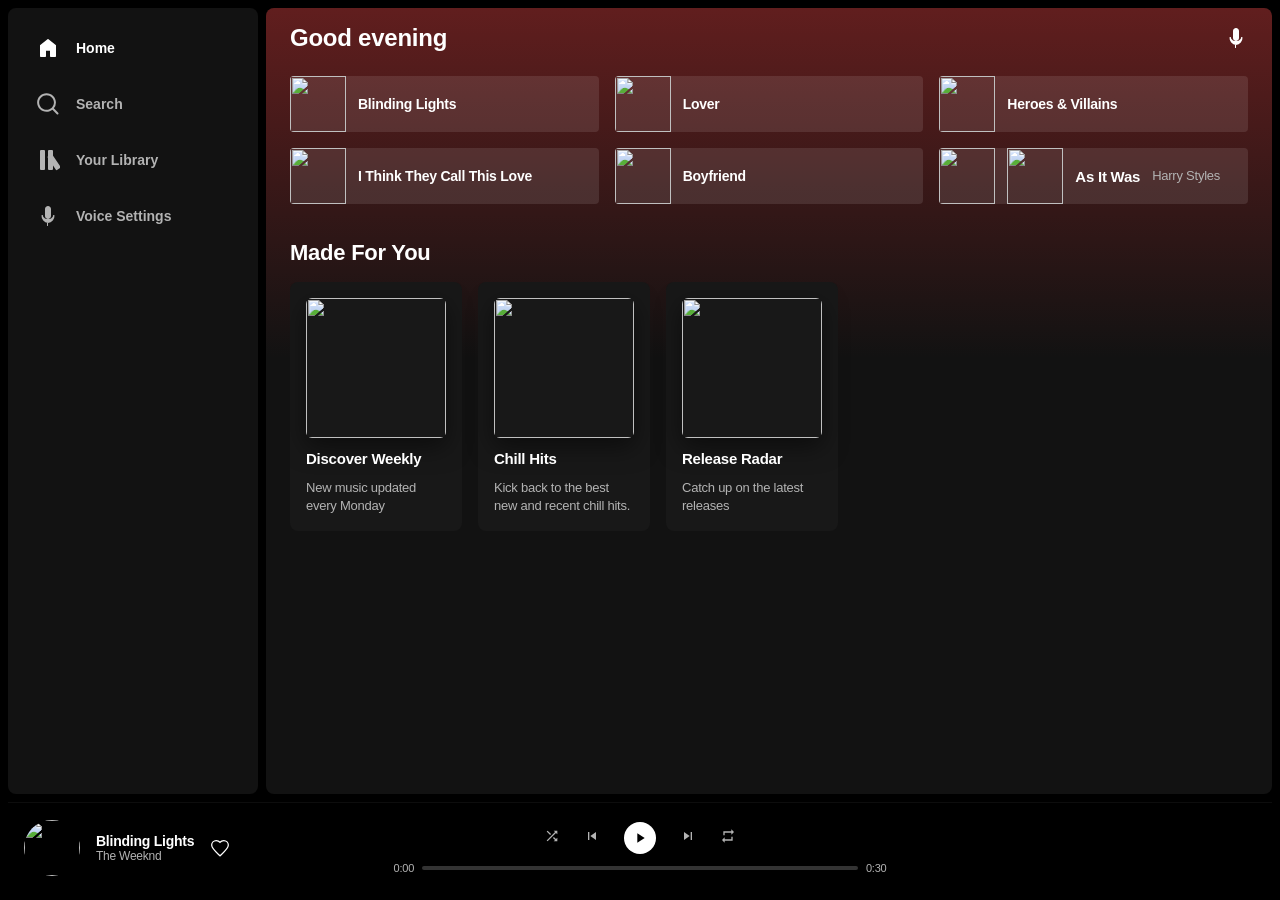
==== index.html @ 814649e6 "Add Voice tab to desktop sidebar so desktop users can start mic" ====
<!DOCTYPE html>
<html lang="en">
<head>
<meta charset="UTF-8">
<meta name="viewport" content="width=device-width, initial-scale=1.0, maximum-scale=1.0, user-scalable=no">
<meta name="referrer" content="no-referrer">
<title>Spotify Voice Save prototype - Phase 4</title>
<style>
  :root {
    --bg-master: #000000;
    --bg-panel: #121212;
    --bg-card: #181818;
    --bg-card-hover: #282828;
    --surface2: #242424;
    --surface3: #2a2a2a;
    --green: #1db954;
    --green-hover: #1ed760;
    --text: #ffffff;
    --text2: #b3b3b3;
    --radius-panel: 8px;
    --radius-card: 8px;
    --nav-height: 64px;
    --playbar-height: 90px;
    --sidebar-width: 250px;
    --dynamic-color: #535353;
  }

  * { box-sizing: border-box; margin: 0; padding: 0; -webkit-tap-highlight-color: transparent; }
  
  body {
    background-color: var(--bg-master);
    font-family: -apple-system, BlinkMacSystemFont, "Segoe UI", Roboto, Helvetica, Arial, sans-serif, "Apple Color Emoji", "Segoe UI Emoji", "Segoe UI Symbol";
    letter-spacing: -0.015em;
    color: var(--text);
    height: 100vh;
    height: 100dvh;
    overflow: hidden;
  }

  #app-container { width: 100%; height: 100%; display: flex; flex-direction: column; }

  /* --- DESKTOP GRID LAYOUT --- */
  @media (min-width: 768px) {
    #app-container {
      display: grid;
      grid-template-areas: "sidebar main" "playbar playbar";
      grid-template-columns: var(--sidebar-width) 1fr;
      grid-template-rows: 1fr var(--playbar-height);
      gap: 8px; padding: 8px; background: var(--bg-master);
    }
    #sidebar { grid-area: sidebar; border-radius: var(--radius-panel); background: var(--bg-panel); }
    #main-area { grid-area: main; border-radius: var(--radius-panel); background: var(--bg-panel); position: relative; }
    #bottom-playbar { grid-area: playbar; display: flex !important; background: var(--bg-master); padding: 0; }
    .mobile-only { display: none !important; }
  }

  /* --- MOBILE FLEX LAYOUT --- */
  @media (max-width: 767px) {
    #app-container { display: flex; flex-direction: column; padding: 0; background: var(--bg-master); }
    #sidebar, #bottom-playbar { display: none !important; }
    #main-area { flex: 1; border-radius: 0; background: var(--bg-panel); position: relative; }
    .desktop-only { display: none !important; }
  }

  /* --- SIDEBAR (DESKTOP) --- */
  #sidebar { display: flex; flex-direction: column; padding: 16px; gap: 16px; }
  .sidebar-nav { display: flex; flex-direction: column; gap: 8px; }
  .sidebar-item {
    background: none; border: none; color: var(--text2);
    display: flex; align-items: center; gap: 16px; padding: 12px;
    cursor: pointer; font-size: 14px; font-weight: 700; border-radius: 4px;
    transition: color 0.2s;
  }
  .sidebar-item:hover { color: var(--text); }
  .sidebar-item.active { color: var(--text); }
  .sidebar-item svg { width: 24px; height: 24px; fill: currentColor; }
  .sidebar-spacer { flex: 1; }

  .desktop-voice-widget {
    background: rgba(29, 185, 84, 0.05); border: 1px solid rgba(29, 185, 84, 0.2);
    border-radius: 12px; padding: 16px; display: flex; flex-direction: column;
    align-items: center; gap: 12px; cursor: pointer; transition: background 0.2s, transform 0.2s;
  }
  .desktop-voice-widget:hover { background: rgba(29, 185, 84, 0.1); }
  .desktop-voice-widget:active { transform: scale(0.98); }
  .voice-ring {
    width: 60px; height: 60px; border-radius: 50%; background: var(--surface2);
    display: flex; justify-content: center; align-items: center; position: relative;
  }
  .voice-ring svg { width: 28px; height: 28px; fill: var(--green); z-index: 2; }
  @media (prefers-reduced-motion: no-preference) {
    .voice-ring::after {
      content: ''; position: absolute; top: 0; left: 0; right: 0; bottom: 0;
      border-radius: 50%; border: 2px solid var(--green);
      animation: ripple 2s infinite cubic-bezier(0.65, 0, 0.34, 1);
    }
  }
  @keyframes ripple { 0% { transform: scale(1); opacity: 1; } 100% { transform: scale(1.5); opacity: 0; } }

  /* --- MAIN AREA --- */
  #main-area { display: flex; flex-direction: column; overflow: hidden; position: relative; }
  main { flex: 1; overflow-y: auto; scrollbar-width: none; }
  main::-webkit-scrollbar { display: none; }
  
  .view-section { display: none; animation: fadeIn 0.15s ease; height: 100%; }
  .view-section.active { display: block; }
  @keyframes fadeIn { from { opacity: 0; transform: translateY(5px); } to { opacity: 1; transform: translateY(0); } }

  /* --- HOME SCREEN --- */
  #view-home { position: relative; }
  .home-gradient {
    position: absolute; top: 0; left: 0; right: 0; height: 350px;
    background: linear-gradient(to bottom, var(--dynamic-color), var(--bg-panel));
    opacity: 0.5; z-index: 1; pointer-events: none; transition: background 1s ease;
  }
  .home-content { position: relative; z-index: 2; padding: 24px; padding-top: 16px; }
  
  .home-header { display: flex; justify-content: space-between; align-items: center; margin-bottom: 24px; }
  .home-greeting { font-size: 24px; font-weight: 700; }
  .home-header-icons { display: flex; gap: 16px; align-items: center; }
  .home-header-icons svg { width: 24px; height: 24px; fill: #fff; cursor: pointer; }

  .home-grid { display: grid; grid-template-columns: 1fr 1fr; gap: 8px; margin-bottom: 36px; }
  @media (min-width: 768px) { .home-grid { grid-template-columns: 1fr 1fr 1fr; gap: 16px; } }
  .home-grid-item {
    background: rgba(255,255,255,0.1); border-radius: 4px; display: flex; align-items: center; gap: 12px;
    overflow: hidden; transition: background 0.3s; cursor: pointer; position: relative;
  }
  .home-grid-item:hover { background: rgba(255,255,255,0.2); }
  .home-grid-item img { width: 56px; height: 56px; object-fit: cover; }
  .home-grid-item span { font-size: 14px; font-weight: 700; flex: 1; text-overflow: ellipsis; overflow: hidden; white-space: nowrap; padding-right: 8px; }
  
  .grid-play-btn {
    position: absolute; right: 8px; width: 40px; height: 40px; border-radius: 50%; background: var(--green);
    display: flex; justify-content: center; align-items: center; box-shadow: 0 8px 8px rgba(0,0,0,0.3);
    opacity: 0; transform: translateY(8px); transition: all 0.3s ease; border: none;
  }
  .grid-play-btn svg { width: 20px; height: 20px; fill: #000; }
  .home-grid-item:hover .grid-play-btn { opacity: 1; transform: translateY(0); }
  .grid-play-btn:hover { background: var(--green-hover); transform: translateY(0) scale(1.04); }

  .home-shelf-title { font-size: 22px; font-weight: 700; margin-bottom: 16px; }
  .home-shelf { display: flex; gap: 16px; overflow-x: auto; padding-bottom: 24px; scrollbar-width: none; }
  .home-shelf::-webkit-scrollbar { display: none; }
  
  .shelf-item { 
    width: 172px; display: flex; flex-direction: column; gap: 12px; cursor: pointer; flex-shrink: 0; 
    background: var(--bg-card); padding: 16px; border-radius: var(--radius-card); transition: background 0.3s ease;
    position: relative;
  }
  .shelf-item:hover { background: var(--bg-card-hover); }
  .shelf-item img { width: 140px; height: 140px; border-radius: 6px; object-fit: cover; box-shadow: 0 8px 24px rgba(0,0,0,0.5); }
  .shelf-item-title { font-size: 15px; font-weight: 600; white-space: nowrap; text-overflow: ellipsis; overflow: hidden; }
  .shelf-item-desc { font-size: 13px; color: var(--text2); display: -webkit-box; -webkit-line-clamp: 2; -webkit-box-orient: vertical; overflow: hidden; line-height: 1.4; }
    
  .taste-profile-card { background: var(--surface); margin: 0 16px 24px; padding: 16px; border-radius: var(--radius-card); }
  .tp-meter-wrap { margin-bottom: 12px; }
  .tp-meter-bg { background: var(--surface2); height: 8px; border-radius: 4px; overflow: hidden; margin-bottom: 8px; }
  .tp-meter-fill { background: var(--green); height: 100%; transition: width 0.5s ease; }
  .tp-meter-labels { display: flex; justify-content: space-between; font-size: 13px; }
  .tp-tags { display: flex; gap: 8px; font-size: 13px; align-items: center; color: var(--text2); margin-top: 12px; }
  .tp-tag { background: var(--surface2); color: var(--text); padding: 4px 10px; border-radius: var(--radius-pill); font-size: 12px; }
  .reasoning-tag { font-size: 11px; color: var(--green); margin-top: 6px; overflow: hidden; text-overflow: ellipsis; white-space: nowrap; width: 100%; }

  .card-play-btn {
    position: absolute; bottom: 84px; right: 24px;
    width: 48px; height: 48px; border-radius: 50%; background: var(--green);
    display: flex; justify-content: center; align-items: center;
    box-shadow: 0 8px 8px rgba(0,0,0,0.3);
    opacity: 0; transform: translateY(8px); transition: all 0.3s ease; z-index: 10; border: none;
  }
  .card-play-btn svg { width: 24px; height: 24px; fill: #000; }
  .shelf-item:hover .card-play-btn { opacity: 1; transform: translateY(0); }
  .card-play-btn:hover { background: var(--green-hover); transform: translateY(0) scale(1.04); }

  /* --- LIBRARY SCREEN (PHASE 3) --- */
  .lib-content { padding: 24px; padding-bottom: 100px; }
  .lib-header { display: flex; justify-content: space-between; align-items: center; margin-bottom: 24px; }
  .lib-title-row { display: flex; align-items: center; gap: 16px; }
  .lib-profile { width: 32px; height: 32px; border-radius: 50%; background: #ff5e3a; display: flex; justify-content: center; align-items: center; font-weight: 700; font-size: 14px; }
  .lib-title { font-size: 24px; font-weight: 700; }
  .lib-pills { display: flex; gap: 12px; margin-bottom: 24px; overflow-x: auto; scrollbar-width: none; }
  .lib-pills::-webkit-scrollbar { display: none; }
  .lib-pill { background: rgba(255,255,255,0.1); border: 1px solid rgba(255,255,255,0.05); border-radius: 30px; padding: 8px 16px; font-size: 13px; font-weight: 400; cursor: pointer; transition: background 0.2s; white-space: nowrap; }
  .lib-pill:hover { background: rgba(255,255,255,0.2); }
  
  .lib-accordion { display: flex; flex-direction: column; border-bottom: 1px solid rgba(255,255,255,0.05); }
  .lib-accordion-header { display: flex; align-items: center; gap: 12px; cursor: pointer; padding: 12px; border-radius: 4px; transition: background 0.2s; }
  .lib-accordion-header:hover { background: rgba(255,255,255,0.05); }
  .lib-accordion-header img { width: 64px; height: 64px; border-radius: 4px; object-fit: cover; box-shadow: 0 4px 12px rgba(0,0,0,0.2); }
  .lib-item-info { flex: 1; display: flex; flex-direction: column; gap: 4px; }
  .lib-item-title { font-size: 16px; font-weight: 400; color: #fff; }
  .lib-item-desc { font-size: 13px; color: var(--text2); display: flex; align-items: center; gap: 6px; }
  .pin-icon { color: var(--green); font-size: 12px; }
  .chevron { width: 24px; height: 24px; fill: var(--text2); transition: transform 0.3s cubic-bezier(0.4, 0, 0.2, 1); margin-right: 8px; }
  .chevron.collapsed { transform: rotate(-90deg); }
  
  .lib-accordion-content { overflow: hidden; max-height: 0; opacity: 0; transition: max-height 0.4s ease, opacity 0.3s ease; }
  .lib-accordion-content.open { max-height: 2000px; opacity: 1; padding: 8px 0 16px 16px; border-left: 1px solid rgba(255,255,255,0.1); margin-left: 44px; margin-top: 8px; }
  
  .empty-state { color: var(--text2); font-size: 14px; font-weight: 500; padding: 24px 0; text-align: center; background: rgba(255,255,255,0.02); border-radius: 8px; margin-right: 16px;}
  
  .lib-track { display: flex; align-items: center; gap: 12px; padding: 8px; border-radius: 4px; cursor: pointer; transition: background 0.2s; position: relative; margin-right: 16px; }
  .lib-track:hover { background: rgba(255,255,255,0.1); }
  .lib-track img { width: 48px; height: 48px; border-radius: 4px; object-fit: cover; }
  .lib-track-info { flex: 1; display: flex; flex-direction: column; overflow: hidden; }
  .lib-track-title { font-size: 15px; font-weight: 400; color: #fff; white-space: nowrap; text-overflow: ellipsis; overflow: hidden; }
  .lib-track-artist { font-size: 13px; color: var(--text2); white-space: nowrap; text-overflow: ellipsis; overflow: hidden; }
  .lib-track-time { font-size: 12px; color: var(--text2); font-variant-numeric: tabular-nums; white-space: nowrap; }
  
  .remove-btn { 
    background: none; border: none; color: var(--text2); cursor: pointer; padding: 8px; 
    opacity: 0; transition: opacity 0.2s, color 0.2s; 
  }
  @media (hover: hover) { .lib-track:hover .remove-btn { opacity: 1; } }
  @media (hover: none) { .remove-btn { opacity: 1; } }
  .remove-btn:hover { color: #ff4d4d; }
  .remove-btn svg { width: 20px; height: 20px; fill: currentColor; }

  /* --- MOBILE MINI PLAYER --- */
  #mini-player {
    display: flex; align-items: center; justify-content: space-between;
    margin: 0 8px 8px 8px; padding: 8px; border-radius: 6px;
    background: var(--dynamic-color);
    box-shadow: 0 4px 12px rgba(0,0,0,0.5); cursor: pointer; flex-shrink: 0; z-index: 20;
    position: relative; overflow: hidden; transition: background 1s ease;
  }
  #mini-player::before {
    content: ''; position: absolute; top: 0; left: 0; right: 0; bottom: 0;
    background: linear-gradient(90deg, rgba(0,0,0,0.2) 0%, rgba(0,0,0,0.5) 100%); z-index: 1; pointer-events: none;
  }
  .mini-player-left { display: flex; align-items: center; gap: 12px; flex: 1; overflow: hidden; z-index: 2; }
  .mini-album-art { width: 40px; height: 40px; border-radius: 4px; box-shadow: 0 2px 8px rgba(0,0,0,0.3); }
  .mini-info { display: flex; flex-direction: column; overflow: hidden; white-space: nowrap; }
  .mini-title { font-size: 13px; font-weight: 600; text-overflow: ellipsis; overflow: hidden; }
  .mini-artist { font-size: 12px; color: rgba(255,255,255,0.7); text-overflow: ellipsis; overflow: hidden; }
  .mini-player-right { display: flex; align-items: center; gap: 12px; z-index: 2; }
  .mini-btn { background: none; border: none; color: #fff; cursor: pointer; display: flex; justify-content: center; align-items: center; }
  .mini-btn svg { width: 24px; height: 24px; fill: currentColor; }
  
  .mini-progress-container { position: absolute; bottom: 0; left: 8px; right: 8px; height: 2px; background: rgba(255,255,255,0.3); border-radius: 0 0 6px 6px; overflow: hidden; z-index: 2; }
  .mini-progress-fill { height: 100%; background: #fff; width: 0%; transition: width 1s linear; }

  /* --- FULL NOW PLAYING OVERLAY (MOBILE) --- */
  #mobile-now-playing {
    position: absolute; top: 0; left: 0; right: 0; bottom: 0; z-index: 1000;
    background: linear-gradient(to bottom, var(--dynamic-color) 0%, var(--bg-master) 100%);
    display: flex; flex-direction: column; padding: 24px;
    transform: translateY(100%); transition: transform 0.3s cubic-bezier(0.19, 1, 0.22, 1), background 1s ease;
  }
  #mobile-now-playing.expanded { transform: translateY(0); }
  .np-header { display: flex; justify-content: space-between; align-items: center; margin-bottom: 32px; margin-top: 16px; }
  .np-header button { background: none; border: none; color: #fff; cursor: pointer; padding: 8px; margin: -8px; }
  .np-header svg { width: 24px; height: 24px; fill: currentColor; }
  
  .np-art-container { flex: 1; display: flex; align-items: center; justify-content: center; margin-bottom: 32px; }
  .np-art { 
    width: 100%; max-width: 340px; aspect-ratio: 1/1; object-fit: cover;
    box-shadow: 0 16px 48px rgba(0,0,0,0.5); border-radius: 8px; transition: border-radius 0.3s;
  }
  .np-art.vinyl { border-radius: 50%; animation: spin 8s linear infinite; animation-play-state: paused; }
  .np-art.vinyl.playing { animation-play-state: running; }
  @keyframes spin { 100% { transform: rotate(360deg); } }

  .np-info-row { display: flex; justify-content: space-between; align-items: center; margin-bottom: 24px; }
  .np-titles { display: flex; flex-direction: column; flex: 1; overflow: hidden; }
  .np-title { font-size: 24px; font-weight: 700; white-space: nowrap; text-overflow: ellipsis; overflow: hidden; }
  .np-artist { font-size: 16px; color: var(--text2); margin-top: 4px; }
  
  .pill-container { height: 20px; margin-bottom: 12px; }
  .playlist-pill {
    display: inline-flex; align-items: center; background: rgba(255,255,255,0.2);
    padding: 4px 10px; border-radius: 12px; font-size: 11px; font-weight: 600; color: #fff; opacity: 0; transition: opacity 0.2s;
  }
  .playlist-pill.visible { opacity: 1; }

  .progress-container { margin-bottom: 24px; }
  .progress-bar-bg { width: 100%; height: 4px; background: rgba(255,255,255,0.3); border-radius: 2px; overflow: hidden; cursor: pointer; }
  .progress-bar-fill { height: 100%; background: #fff; width: 0%; transition: width 1s linear; }
  .progress-times { display: flex; justify-content: space-between; font-size: 11px; color: var(--text2); margin-top: 8px; font-variant-numeric: tabular-nums; }

  .controls-row { display: flex; justify-content: space-between; align-items: center; margin-bottom: 32px; }
  .btn-icon { background: none; border: none; color: #fff; cursor: pointer; display: flex; align-items: center; justify-content: center; }
  .btn-icon:active { transform: scale(0.9); }
  .btn-icon svg { width: 24px; height: 24px; fill: currentColor; }
  .btn-play { width: 64px; height: 64px; background: #fff; color: #000; border-radius: 50%; }
  .btn-play:hover { color: #000; }
  .btn-play svg { width: 28px; height: 28px; }

  .heart-btn { width: 32px; height: 32px; }
  .heart-btn svg { width: 24px; height: 24px; transition: transform 0.2s cubic-bezier(0.175, 0.885, 0.32, 1.275); fill: transparent; stroke: #fff; stroke-width: 1.5; }
  .heart-btn.active svg { fill: var(--green); stroke: var(--green); transform: scale(1.2); }

  /* --- DESKTOP PLAYBAR --- */
  #bottom-playbar {
    display: none; justify-content: space-between; align-items: center; padding: 0 16px;
    background: var(--bg-master); border-top: 1px solid rgba(255,255,255,0.05); 
  }
  .dt-left { display: flex; align-items: center; gap: 16px; width: 30%; }
  .dt-art { width: 56px; height: 56px; border-radius: 4px; box-shadow: 0 4px 12px rgba(0,0,0,0.3); }
  .dt-art.vinyl { border-radius: 50%; animation: spin 8s linear infinite; animation-play-state: paused; }
  .dt-art.vinyl.playing { animation-play-state: running; }
  .dt-center { display: flex; flex-direction: column; align-items: center; width: 40%; max-width: 600px; gap: 8px; }
  .dt-controls { display: flex; align-items: center; gap: 24px; }
  .dt-btn { background: none; border: none; color: var(--text2); cursor: pointer; }
  .dt-btn:hover { color: #fff; }
  .dt-btn svg { width: 16px; height: 16px; fill: currentColor; }
  .dt-play { width: 32px; height: 32px; background: #fff; color: #000; border-radius: 50%; display: flex; justify-content: center; align-items: center; }
  .dt-play:hover { transform: scale(1.05); color: #000; }
  .dt-play svg { width: 16px; height: 16px; }
  .dt-progress-row { display: flex; align-items: center; width: 100%; gap: 8px; font-size: 11px; color: var(--text2); font-variant-numeric: tabular-nums; }
  .dt-progress-bg { flex: 1; height: 4px; background: rgba(255,255,255,0.2); border-radius: 2px; }
  .dt-progress-fill { height: 100%; background: #fff; width: 0%; border-radius: 2px; transition: width 1s linear; }
  .dt-right { width: 30%; display: flex; justify-content: flex-end; align-items: center; gap: 16px; }

  /* --- BOTTOM NAV (MOBILE) --- */
  #bottom-nav {
    height: var(--nav-height); background: rgba(0, 0, 0, 0.95); backdrop-filter: blur(20px);
    display: flex; justify-content: space-around; align-items: center;
    padding-bottom: env(safe-area-bottom); flex-shrink: 0; z-index: 10; border-top: 1px solid rgba(255,255,255,0.1);
  }
  .nav-item { background: none; border: none; color: var(--text2); display: flex; flex-direction: column; align-items: center; gap: 4px; cursor: pointer; min-height: 44px; min-width: 60px; transition: transform 0.2s, color 0.2s; touch-action: manipulation; }
  .nav-item:active { transform: scale(0.96); }
  .nav-item.active { color: var(--text); }
  .nav-item svg { fill: currentColor; width: 24px; height: 24px; }
  .nav-item.active svg.voice-icon { fill: var(--green); }
  .nav-label { font-size: 10px; font-weight: 500; }
  .nav-item.active .voice-label { color: var(--green); }

  /* --- VOICE UI --- */
  #toast-container { position: absolute; bottom: 80px; left: 50%; transform: translateX(-50%); display: flex; flex-direction: column; gap: 8px; z-index: 2000; pointer-events: none; width: 90%; max-width: 400px; }
  .toast { background: rgba(0,0,0,0.85); backdrop-filter: blur(10px); color: #fff; padding: 12px 20px; border-radius: var(--radius-sm); font-size: 14px; font-weight: 500; text-align: center; transform: translateY(20px); opacity: 0; transition: all 0.3s cubic-bezier(0.19,1,0.22,1); }
  .toast.show { transform: translateY(0); opacity: 1; }
  
  #voice-bar { position: absolute; bottom: var(--nav-height); left: 0; right: 0; height: var(--voice-bar-height); background: rgba(0,0,0,0.9); border-top: 1px solid rgba(255,255,255,0.1); display: flex; align-items: center; padding: 0 24px; z-index: 100; transform: translateY(100%); transition: transform 0.4s cubic-bezier(0.19,1,0.22,1); }
  @media (min-width: 768px) {
    #voice-bar { bottom: var(--topbar-height); /* Desktop playbar height is 90px but defined as topbar-height here for spacing */ bottom: 90px; border-radius: 8px; left: 50%; transform: translate(-50%, 20px); width: 400px; opacity:0; pointer-events:none; }
    #voice-bar.active { transform: translate(-50%, 0); opacity:1; }
  }
  #voice-bar.active { transform: translateY(0); }
  
  .voice-waveform { display: flex; align-items: center; gap: 3px; height: 16px; margin-right: 16px; }
  .wf-bar { width: 4px; height: 4px; background: var(--text3); border-radius: 2px; transition: background 0.3s; }
  
  .voice-waveform.listening .wf-bar { background: var(--green); animation: bounce 1s infinite ease-in-out alternate; }
  .voice-waveform.listening .wf-bar:nth-child(2) { animation-delay: 0.2s; }
  .voice-waveform.listening .wf-bar:nth-child(3) { animation-delay: 0.4s; }
  
  .voice-waveform.command .wf-bar { background: #fff; animation: bounce 0.5s infinite ease-in-out alternate; }
  .voice-waveform.command .wf-bar:nth-child(2) { animation-delay: 0.1s; }
  .voice-waveform.command .wf-bar:nth-child(3) { animation-delay: 0.2s; }
  
  @keyframes bounce { 0% { height: 4px; } 100% { height: 16px; } }
  
  .voice-transcript { font-size: 14px; color: #fff; font-weight: 500; flex: 1; white-space: nowrap; overflow: hidden; text-overflow: ellipsis; }
  .voice-transcript.interim { color: var(--text2); }
  
  #conversation-card { position: absolute; top: 20%; left: 50%; transform: translate(-50%, -20px); background: #242424; padding: 24px; border-radius: var(--radius-card); box-shadow: 0 16px 48px rgba(0,0,0,0.5); z-index: 2000; width: 90%; max-width: 360px; opacity: 0; pointer-events: none; transition: all 0.3s cubic-bezier(0.19,1,0.22,1); }
  #conversation-card.show { transform: translate(-50%, 0); opacity: 1; pointer-events: auto; }
  .conv-text { font-size: 18px; font-weight: 700; margin-bottom: 20px; text-align: center; }
  .conv-options { display: flex; flex-wrap: wrap; gap: 8px; justify-content: center; }
  .conv-pill { background: rgba(255,255,255,0.1); border: none; color: #fff; padding: 10px 16px; border-radius: var(--radius-pill); font-size: 14px; font-weight: 600; cursor: pointer; transition: background 0.2s; }
  .conv-pill:hover { background: rgba(255,255,255,0.2); }
  
  /* Voice settings */
  .voice-setting-row { display: flex; justify-content: space-between; align-items: center; padding: 16px 0; border-bottom: 1px solid rgba(255,255,255,0.1); }
  .toggle-switch { width: 44px; height: 24px; background: rgba(255,255,255,0.3); border-radius: 12px; position: relative; cursor: pointer; transition: background 0.3s; }
  .toggle-switch.on { background: var(--green); }
  .toggle-knob { width: 20px; height: 20px; background: #fff; border-radius: 50%; position: absolute; top: 2px; left: 2px; transition: transform 0.3s; box-shadow: 0 2px 4px rgba(0,0,0,0.2); }
  .toggle-switch.on .toggle-knob { transform: translateX(20px); }
  .btn-primary { background: var(--text); color: var(--bg); border: none; padding: 12px 24px; border-radius: 24px; font-size: 14px; font-weight: 700; cursor: pointer; transition: transform 0.2s; }
  .btn-primary:active { transform: scale(0.96); }

</style>
</head>
<body>

<div id="app-container">

  <!-- TOAST QUEUE -->
  <div id="toast-container"></div>
  
  <!-- CONVERSATION OVERLAY -->
  <div id="conversation-card">
    <div class="conv-text" id="conv-text">Want to add it to a playlist?</div>
    <div class="conv-options" id="conv-options"></div>
  </div>
  
  <!-- VOICE STATUS BAR -->
  <div id="voice-bar">
     <div class="voice-waveform">
        <div class="wf-bar"></div>
        <div class="wf-bar"></div>
        <div class="wf-bar"></div>
     </div>
     <div class="voice-transcript" id="voice-transcript">Say "Hey Spotify"</div>
  </div>
  
  
  <aside id="sidebar" class="desktop-only">
    <nav class="sidebar-nav">
      <button class="sidebar-item active" data-tab="home">
        <svg viewBox="0 0 24 24"><path d="M12.5 3.248a.75.75 0 0 0-1 0L4.25 8.941l-.25.21v11.1c0 .414.336.75.75.75h4.5a.75.75 0 0 0 .75-.75v-5.5h4v5.5a.75.75 0 0 0 .75.75h4.5a.75.75 0 0 0 .75-.75v-11.1l-.25-.21-7.25-5.693Z"/></svg>
        <span>Home</span>
      </button>
      <button class="sidebar-item" data-tab="search">
        <svg viewBox="0 0 24 24"><path d="M10.533 1.279c-5.18 0-9.407 4.14-9.407 9.279s4.226 9.279 9.407 9.279c2.234 0 4.29-.77 5.907-2.058l4.353 4.353a1 1 0 1 0 1.414-1.414l-4.344-4.344a9.157 9.157 0 0 0 2.077-5.816c0-5.14-4.226-9.28-9.407-9.28zm-7.407 9.279c0-4.006 3.302-7.28 7.407-7.28s7.407 3.274 7.407 7.28-3.302 7.279-7.407 7.279-7.407-3.273-7.407-7.279z"/></svg>
        <span>Search</span>
      </button>
      <button class="sidebar-item" data-tab="library">
        <svg viewBox="0 0 24 24"><path d="M8 22H5a1 1 0 0 1-1-1V3a1 1 0 0 1 1-1h3a1 1 0 0 1 1 1v18a1 1 0 0 1-1 1zm8 0h-3a1 1 0 0 1-1-1V3a1 1 0 0 1 1-1h3a1 1 0 0 1 1 1v18a1 1 0 0 1-1 1zm8-2l-3 2a1 1 0 0 1-1.3-.4l-8-12a1 1 0 0 1 .4-1.3l3-2a1 1 0 0 1 1.3.4l8 12a1 1 0 0 1-.4 1.3z"/></svg>
        <span>Your Library</span>
      </button>
      <button class="sidebar-item" data-tab="voice">
        <svg viewBox="0 0 24 24"><path d="M12 2c-1.657 0-3 1.343-3 3v7c0 1.657 1.343 3 3 3s3-1.343 3-3V5c0-1.657-1.343-3-3-3zM7 11.5a.5.5 0 0 0-1 0 6 6 0 0 0 12 0 .5.5 0 0 0-1 0 5 5 0 0 1-10 0zm4 7.402V21.5a.5.5 0 0 0 1 0v-2.598A7.004 7.004 0 0 0 18.5 11.5a.5.5 0 0 0-1 0 6 6 0 0 1-11 0 .5.5 0 0 0-1 0 7.004 7.004 0 0 0 6.5 7.402z"/></svg>
        <span>Voice Settings</span>
      </button>
    </nav>
    <div class="sidebar-spacer"></div>
  </aside>

  <div id="main-area">
    
    <main id="content-area">
      <section id="view-home" class="view-section active">
        <div class="home-gradient"></div>
        <div class="home-content">
          <div class="home-header">
            <h1 class="home-greeting">Good evening</h1>
            <div class="home-header-icons">
              <svg viewBox="0 0 24 24"><path d="M12 2c-1.657 0-3 1.343-3 3v7c0 1.657 1.343 3 3 3s3-1.343 3-3V5c0-1.657-1.343-3-3-3zM7 11.5a.5.5 0 0 0-1 0 6 6 0 0 0 12 0 .5.5 0 0 0-1 0 5 5 0 0 1-10 0zm4 7.402V21.5a.5.5 0 0 0 1 0v-2.598A7.004 7.004 0 0 0 18.5 11.5a.5.5 0 0 0-1 0 6 6 0 0 1-11 0 .5.5 0 0 0-1 0 7.004 7.004 0 0 0 6.5 7.402z"/></svg>
            </div>
          </div>
          
          <div class="home-grid">
            <div class="home-grid-item" onclick="playSong(1)">
              <img src="https://is1-ssl.mzstatic.com/image/thumb/Music125/v4/a6/6e/bf/a66ebf79-5008-8948-b352-a790fc87446b/19UM1IM04638.rgb.jpg/600x600bb.jpg" alt="">
              <span>Blinding Lights</span>
              <button class="grid-play-btn"><svg viewBox="0 0 24 24"><path d="M8 5v14l11-7z"/></svg></button>
            </div>
            <div class="home-grid-item" onclick="playSong(11)">
              <img src="https://is1-ssl.mzstatic.com/image/thumb/Music125/v4/49/3d/ab/493dab54-f920-9043-6181-80993b8116c9/19UMGIM53909.rgb.jpg/600x600bb.jpg" alt="">
              <span>Lover</span>
              <button class="grid-play-btn"><svg viewBox="0 0 24 24"><path d="M8 5v14l11-7z"/></svg></button>
            </div>
            <div class="home-grid-item" onclick="playSong(6)">
              <img src="https://is1-ssl.mzstatic.com/image/thumb/Music112/v4/82/f7/2b/82f72ba4-524c-fc9d-cb8c-5a96d2ddf536/22UM1IM35267.rgb.jpg/600x600bb.jpg" alt="">
              <span>Heroes & Villains</span>
              <button class="grid-play-btn"><svg viewBox="0 0 24 24"><path d="M8 5v14l11-7z"/></svg></button>
            </div>
            <div class="home-grid-item" onclick="playSong(26)">
              <img src="https://is1-ssl.mzstatic.com/image/thumb/Music221/v4/30/a8/f1/30a8f1b6-e75d-55b4-ee88-667a062e0103/24UM1IM12416.rgb.jpg/600x600bb.jpg" alt="">
              <span>I Think They Call This Love</span>
              <button class="grid-play-btn"><svg viewBox="0 0 24 24"><path d="M8 5v14l11-7z"/></svg></button>
            </div>
            <div class="home-grid-item" onclick="playSong(27)">
              <img src="https://is1-ssl.mzstatic.com/image/thumb/Music126/v4/73/08/1a/73081a96-0f7c-b5f8-2757-5c17fb714323/12UMGIM31899.rgb.jpg/600x600bb.jpg" alt="">
              <span>Boyfriend</span>
              <button class="grid-play-btn"><svg viewBox="0 0 24 24"><path d="M8 5v14l11-7z"/></svg></button>
            </div>
            <div class="home-grid-item" onclick="playSong(28)">
              <img src="https://is1-ssl.mzstatic.com/image/thumb/Music221/v4/b4/1b/a3/b41ba3ac-5ec4-a1b7-0edb-b044bccf85d2/3617051942905.jpg/600x600bb.jpg" alt="">
              <img src="https://is1-ssl.mzstatic.com/image/thumb/Music126/v4/2a/19/fb/2a19fb85-2f70-9e44-f2a9-82abe679b88e/886449990061.jpg/600x600bb.jpg" alt="">
              <div class="shelf-item-title">As It Was</div>
              <div class="shelf-item-desc">Harry Styles</div>
              <button class="card-play-btn" onclick="event.stopPropagation(); playSong(4)"><svg viewBox="0 0 24 24"><path d="M8 5v14l11-7z"/></svg></button>
            </div>
          </div>
          
          <h2 class="home-shelf-title">Made For You</h2>
          <div class="home-shelf">
            <div class="shelf-item">
              <img src="https://is1-ssl.mzstatic.com/image/thumb/Music125/v4/49/3d/ab/493dab54-f920-9043-6181-80993b8116c9/19UMGIM53909.rgb.jpg/600x600bb.jpg" alt="">
              <div class="shelf-item-title">Discover Weekly</div>
              <div class="shelf-item-desc">New music updated every Monday</div>
              <button class="card-play-btn"><svg viewBox="0 0 24 24"><path d="M8 5v14l11-7z"/></svg></button>
            </div>
            <div class="shelf-item">
              <img src="https://is1-ssl.mzstatic.com/image/thumb/Music221/v4/d0/2a/43/d02a433a-3ab8-9a94-b07d-1dc599b64966/93624864387.jpg/600x600bb.jpg" alt="">
              <div class="shelf-item-title">Chill Hits</div>
              <div class="shelf-item-desc">Kick back to the best new and recent chill hits.</div>
              <button class="card-play-btn"><svg viewBox="0 0 24 24"><path d="M8 5v14l11-7z"/></svg></button>
            </div>
            <div class="shelf-item">
              <img src="https://is1-ssl.mzstatic.com/image/thumb/Music112/v4/82/f7/2b/82f72ba4-524c-fc9d-cb8c-5a96d2ddf536/22UM1IM35267.rgb.jpg/600x600bb.jpg" alt="">
              <div class="shelf-item-title">Release Radar</div>
              <div class="shelf-item-desc">Catch up on the latest releases</div>
              <button class="card-play-btn"><svg viewBox="0 0 24 24"><path d="M8 5v14l11-7z"/></svg></button>
            </div>
          </div>
        </div>
      </section>

      <section id="view-search" class="view-section">
        <div style="padding: 24px; padding-top: 48px;">
          <h1 style="font-size: 24px; font-weight: 700; margin-bottom: 24px;">Search</h1>
          <div style="background: #fff; padding: 12px; border-radius: 4px; color: #000; font-weight: 600; display:flex; gap: 12px; align-items:center;">
            <svg style="width:24px; height:24px; fill:#000" viewBox="0 0 24 24"><path d="M10.533 1.279c-5.18 0-9.407 4.14-9.407 9.279s4.226 9.279 9.407 9.279c2.234 0 4.29-.77 5.907-2.058l4.353 4.353a1 1 0 1 0 1.414-1.414l-4.344-4.344a9.157 9.157 0 0 0 2.077-5.816c0-5.14-4.226-9.28-9.407-9.28zm-7.407 9.279c0-4.006 3.302-7.28 7.407-7.28s7.407 3.274 7.407 7.28-3.302 7.279-7.407 7.279-7.407-3.273-7.407-7.279z"/></svg>
            What do you want to listen to?
          </div>
        </div>
      </section>

      <section id="view-library" class="view-section">
        <div class="lib-content">
          <div class="lib-header">
            <div class="lib-title-row">
              <div class="lib-profile">T</div>
              <h1 class="lib-title">Your Library</h1>
            </div>
            <svg style="width:24px;height:24px;fill:#fff" viewBox="0 0 24 24"><path d="M15.5 2.134a.75.75 0 0 1 1 0l6 5.144c.2.17.315.418.315.686V21a.75.75 0 0 1-.75.75h-4.5a.75.75 0 0 1-.75-.75v-5.5h-4v5.5a.75.75 0 0 1-.75.75h-4.5A.75.75 0 0 1 6 21v-3.766h2V20h3v-5.5a.75.75 0 0 1 .75-.75h4.5a.75.75 0 0 1 .75.75V20h3v-11.1l-5.25-4.5-5.25 4.5v1.27H7.5v-1.956c0-.268.114-.517.315-.686l6-5.144zM4 7.75v12.5a.75.75 0 0 1-1.5 0V7.75a.75.75 0 0 1 1.5 0z"/></svg>
          </div>
          
          <div class="lib-pills">
            <div class="lib-pill">Playlists</div>
            <div class="lib-pill">Artists</div>
            <div class="lib-pill">Albums</div>
            <div class="lib-pill">Podcasts & Shows</div>
          </div>

          <div id="library-container">
             <!-- Dynamically rendered library items -->
          </div>
        </div>
      </section>

      <section id="view-voice" class="view-section">
<div style="padding: 24px; padding-top: 48px;">
  <h1 style="font-size: 24px; font-weight: 700; margin-bottom: 24px;">Voice Settings</h1>
  
  <div class="voice-setting-row">
    <div>
      <div style="font-size: 16px; font-weight: 600;">Voice Feedback</div>
      <div style="font-size: 13px; color: var(--text2); margin-top: 4px;">Speak confirmations aloud</div>
    </div>
    <div class="toggle-switch on" id="toggle-voice-feedback" onclick="toggleVoiceFeedback()">
      <div class="toggle-knob"></div>
    </div>
  </div>

  <div class="voice-setting-row" style="margin-top: 24px;">
    <div>
      <div style="font-size: 16px; font-weight: 600;">Microphone Status</div>
      <div style="font-size: 13px; color: var(--green); margin-top: 4px;" id="mic-status-text">Active (Always Listening)</div>
    </div>
  </div>

  <div style="margin-top: 24px; padding: 16px; background: rgba(255,255,255,0.05); border-radius: 8px;">
    <div style="font-size: 14px; font-weight: 700; margin-bottom: 8px; display: flex; align-items: center; gap: 8px;">
      <svg viewBox="0 0 24 24" style="width: 16px; height: 16px; fill: var(--text);"><path d="M12 1L3 5v6c0 5.55 3.84 10.74 9 12 5.16-1.26 9-6.45 9-12V5l-9-4zm0 10.99h7c-.53 4.12-3.28 7.79-7 8.94V12H5V6.3l7-3.11v8.8z"/></svg>
      Privacy First
    </div>
    <div style="font-size: 13px; color: var(--text2); line-height: 1.5;">
      Your voice is processed securely on your device using native browser APIs. Spotify does not record, store, or upload your continuous microphone feed. We only process transcripts after the wake word is detected.
    </div>
  </div>

  <div style="margin-top: 48px; text-align: center;">
    <button class="btn-primary" onclick="VoiceEngine.start()">Start Microphone</button>
  </div>
</div>

</section>
    </main>

    <!-- MOBILE MINI PLAYER -->
    <div id="mini-player" class="mobile-only" onclick="toggleMobileNowPlaying()">
      <div class="mini-player-left">
        <img class="mini-album-art dyn-art" src="" alt="">
        <div class="mini-info">
          <span class="mini-title dyn-title">Title</span>
          <span class="mini-artist dyn-artist">Artist</span>
        </div>
      </div>
      <div class="mini-player-right">
        <button class="mini-btn heart-btn dyn-heart" onclick="event.stopPropagation(); toggleHeart()">
          <svg viewBox="0 0 24 24"><path d="M12 21.35l-1.45-1.32C5.4 15.36 2 12.28 2 8.5 2 5.42 4.42 3 7.5 3c1.74 0 3.41.81 4.5 2.09C13.09 3.81 14.76 3 16.5 3 19.58 3 22 5.42 22 8.5c0 3.78-3.4 6.86-8.55 11.54L12 21.35z"/></svg>
        </button>
        <button class="mini-btn dyn-playbtn" onclick="event.stopPropagation(); togglePlay()"></button>
      </div>
      <div class="mini-progress-container"><div class="mini-progress-fill dyn-progress"></div></div>
    </div>
  </div>

  <!-- FULL NOW PLAYING OVERLAY (MOBILE) -->
  <div id="mobile-now-playing" class="mobile-only">
    <div class="np-header">
      <button onclick="toggleMobileNowPlaying()"><svg viewBox="0 0 24 24"><path d="M15.41 16.59L10.83 12l4.58-4.59L14 6l-6 6 6 6 1.41-1.41z" transform="rotate(-90 12 12)"/></svg></button>
      <span style="font-size: 12px; font-weight: 700; letter-spacing: 0.1em; text-transform: uppercase;">Playing from playlist</span>
      <div style="width: 24px;"></div>
    </div>
    
    <div class="np-art-container">
      <img class="np-art dyn-art vinyl" src="" alt="Album Art">
    </div>
    
    <div class="pill-container">
      <span class="playlist-pill dyn-pill">In 2 playlists</span>
    </div>

    <div class="np-info-row">
      <div class="np-titles">
        <div class="np-title dyn-title">Title</div>
        <div class="np-artist dyn-artist">Artist</div>
      </div>
      <button class="btn-icon heart-btn dyn-heart" onclick="toggleHeart()">
        <svg viewBox="0 0 24 24"><path d="M12 21.35l-1.45-1.32C5.4 15.36 2 12.28 2 8.5 2 5.42 4.42 3 7.5 3c1.74 0 3.41.81 4.5 2.09C13.09 3.81 14.76 3 16.5 3 19.58 3 22 5.42 22 8.5c0 3.78-3.4 6.86-8.55 11.54L12 21.35z"/></svg>
      </button>
    </div>

    <div class="progress-container">
      <div class="progress-bar-bg"><div class="progress-bar-fill dyn-progress"></div></div>
      <div class="progress-times">
        <span class="dyn-time-curr">0:00</span>
        <span class="dyn-time-total">3:20</span>
      </div>
    </div>

    <div class="controls-row">
      <button class="btn-icon"><svg viewBox="0 0 24 24"><path d="M10.59 9.17L5.41 4 4 5.41l5.17 5.17 1.42-1.41zM14.5 4l2.04 2.04L4 18.59 5.41 20 17.96 7.46 20 9.5V4h-5.5zm.33 9.41l-1.41 1.41 3.13 3.13L14.5 20H20v-5.5l-2.04 2.04-3.13-3.13z"/></svg></button>
      <button class="btn-icon" onclick="playPrev()"><svg viewBox="0 0 24 24"><path d="M6 6h2v12H6zm3.5 6l8.5 6V6z"/></svg></button>
      <button class="btn-icon btn-play dyn-playbtn" onclick="togglePlay()"></button>
      <button class="btn-icon" onclick="playNext()"><svg viewBox="0 0 24 24"><path d="M6 18l8.5-6L6 6v12zM16 6v12h2V6h-2z"/></svg></button>
      <button class="btn-icon"><svg viewBox="0 0 24 24"><path d="M7 7h10v3l4-4-4-4v3H5v6h2V7zm10 10H7v-3l-4 4 4 4v-3h12v-6h-2v4z"/></svg></button>
    </div>
  </div>

  <!-- BOTTOM NAV (MOBILE) -->
  <nav id="bottom-nav" class="mobile-only">
    <button class="nav-item active" data-tab="home">
      <svg viewBox="0 0 24 24"><path d="M12.5 3.248a.75.75 0 0 0-1 0L4.25 8.941l-.25.21v11.1c0 .414.336.75.75.75h4.5a.75.75 0 0 0 .75-.75v-5.5h4v5.5a.75.75 0 0 0 .75.75h4.5a.75.75 0 0 0 .75-.75v-11.1l-.25-.21-7.25-5.693Z"/></svg>
      <span class="nav-label">Home</span>
    </button>
    <button class="nav-item" data-tab="search">
      <svg viewBox="0 0 24 24"><path d="M10.533 1.279c-5.18 0-9.407 4.14-9.407 9.279s4.226 9.279 9.407 9.279c2.234 0 4.29-.77 5.907-2.058l4.353 4.353a1 1 0 1 0 1.414-1.414l-4.344-4.344a9.157 9.157 0 0 0 2.077-5.816c0-5.14-4.226-9.28-9.407-9.28zm-7.407 9.279c0-4.006 3.302-7.28 7.407-7.28s7.407 3.274 7.407 7.28-3.302 7.279-7.407 7.279-7.407-3.273-7.407-7.279z"/></svg>
      <span class="nav-label">Search</span>
    </button>
    <button class="nav-item" data-tab="library">
      <svg viewBox="0 0 24 24"><path d="M3 22a1 1 0 0 1-1-1V3a1 1 0 0 1 2 0v18a1 1 0 0 1-1 1zM15.5 2.134a.75.75 0 0 1 1 0l6 5.144c.2.17.315.418.315.686V21a.75.75 0 0 1-.75.75h-4.5a.75.75 0 0 1-.75-.75v-5.5h-4v5.5a.75.75 0 0 1-.75.75h-4.5A.75.75 0 0 1 6 21v-3.766h2V20h3v-5.5a.75.75 0 0 1 .75-.75h4.5a.75.75 0 0 1 .75.75V20h3v-11.1l-5.25-4.5-5.25 4.5v1.27H7.5v-1.956c0-.268.114-.517.315-.686l6-5.144zM4 7.75v12.5a.75.75 0 0 1-1.5 0V7.75a.75.75 0 0 1 1.5 0z"/></svg>
      <span class="nav-label">Your Library</span>
    </button>
    <button class="nav-item" data-tab="voice">
      <svg class="voice-icon" viewBox="0 0 24 24"><path d="M12 2c-1.657 0-3 1.343-3 3v7c0 1.657 1.343 3 3 3s3-1.343 3-3V5c0-1.657-1.343-3-3-3zM7 11.5a.5.5 0 0 0-1 0 6 6 0 0 0 12 0 .5.5 0 0 0-1 0 5 5 0 0 1-10 0zm4 7.402V21.5a.5.5 0 0 0 1 0v-2.598A7.004 7.004 0 0 0 18.5 11.5a.5.5 0 0 0-1 0 6 6 0 0 1-11 0 .5.5 0 0 0-1 0 7.004 7.004 0 0 0 6.5 7.402z"/></svg>
      <span class="nav-label voice-label">Voice</span>
    </button>
  </nav>

  <!-- DESKTOP PLAYBAR -->
  <div id="bottom-playbar" class="desktop-only">
    <div class="dt-left">
      <img class="dt-art dyn-art vinyl" src="" alt="">
      <div style="display:flex; flex-direction:column; overflow:hidden;">
        <span class="dyn-title" style="font-size:14px; font-weight:600; white-space:nowrap; text-overflow:ellipsis; overflow:hidden;">Title</span>
        <span class="dyn-artist" style="font-size:12px; color:var(--text2); white-space:nowrap; text-overflow:ellipsis; overflow:hidden;">Artist</span>
      </div>
      <button class="btn-icon heart-btn dyn-heart" onclick="toggleHeart()" style="width:20px;height:20px;">
        <svg viewBox="0 0 24 24"><path d="M12 21.35l-1.45-1.32C5.4 15.36 2 12.28 2 8.5 2 5.42 4.42 3 7.5 3c1.74 0 3.41.81 4.5 2.09C13.09 3.81 14.76 3 16.5 3 19.58 3 22 5.42 22 8.5c0 3.78-3.4 6.86-8.55 11.54L12 21.35z"/></svg>
      </button>
    </div>
    <div class="dt-center">
      <div class="dt-controls">
        <button class="dt-btn"><svg viewBox="0 0 24 24"><path d="M10.59 9.17L5.41 4 4 5.41l5.17 5.17 1.42-1.41zM14.5 4l2.04 2.04L4 18.59 5.41 20 17.96 7.46 20 9.5V4h-5.5zm.33 9.41l-1.41 1.41 3.13 3.13L14.5 20H20v-5.5l-2.04 2.04-3.13-3.13z"/></svg></button>
        <button class="dt-btn" onclick="playPrev()"><svg viewBox="0 0 24 24"><path d="M6 6h2v12H6zm3.5 6l8.5 6V6z"/></svg></button>
        <button class="dt-btn dt-play dyn-playbtn" onclick="togglePlay()"></button>
        <button class="dt-btn" onclick="playNext()"><svg viewBox="0 0 24 24"><path d="M6 18l8.5-6L6 6v12zM16 6v12h2V6h-2z"/></svg></button>
        <button class="dt-btn"><svg viewBox="0 0 24 24"><path d="M7 7h10v3l4-4-4-4v3H5v6h2V7zm10 10H7v-3l-4 4 4 4v-3h12v-6h-2v4z"/></svg></button>
      </div>
      <div class="dt-progress-row">
        <span class="dyn-time-curr">0:00</span>
        <div class="dt-progress-bg"><div class="dt-progress-fill dyn-progress"></div></div>
        <span class="dyn-time-total">0:00</span>
      </div>
    </div>
    <div class="dt-right">
    </div>
  </div>

  <audio id="global-audio-player" style="display:none;"></audio>
</div>

<script>
    // --- VOICE ENGINE ---
  const VoiceEngine = {
    recognition: null,
    audioCtx: new (window.AudioContext || window.webkitAudioContext)(),
    synth: window.speechSynthesis,
    isListening: false,
    wakeWords: ["hey spotify"],
    undoSnapshot: null,
    undoTimeout: null,
    followUpWindow: null, // e.g. 'playlist_add'
    followUpData: null,
    followUpTimeout: null,
    
    playEarcon() {
      if (this.audioCtx.state === 'suspended') this.audioCtx.resume();
      const osc = this.audioCtx.createOscillator();
      const gain = this.audioCtx.createGain();
      osc.connect(gain);
      gain.connect(this.audioCtx.destination);
      osc.type = 'sine';
      osc.frequency.setValueAtTime(600, this.audioCtx.currentTime);
      osc.frequency.exponentialRampToValueAtTime(800, this.audioCtx.currentTime + 0.1);
      gain.gain.setValueAtTime(0, this.audioCtx.currentTime);
      gain.gain.linearRampToValueAtTime(0.3, this.audioCtx.currentTime + 0.05);
      gain.gain.linearRampToValueAtTime(0, this.audioCtx.currentTime + 0.2);
      osc.start();
      osc.stop(this.audioCtx.currentTime + 0.2);
    },
    
    duckAudio() {
      if (STATE.playing) {
        audioPlayer.volume = 0.2;
      }
    },
    
    unduckAudio() {
      audioPlayer.volume = 1.0;
    },

    closeVoiceUI() {
      const vBar = document.getElementById('voice-bar');
      if (vBar) vBar.classList.remove('active');
      const vWave = document.querySelector('.voice-waveform');
      if (vWave) vWave.classList.remove('listening', 'command');
      const vTrans = document.getElementById('voice-transcript');
      if (vTrans) vTrans.textContent = '';
      this.unduckAudio();
    },

    // Vocabulary with weights for intents
    vocab: {
      SAVE_CURRENT: { save: 3, add: 3, like: 2, keep: 2, bookmark: 2, remember: 2, this: 1, song: 1, fire: 3, banger: 3 },
      SAVE_PREVIOUS: { save: 2, add: 2, like: 2, last: 5, previous: 5, before: 3 },
      REMOVE_CURRENT: { remove: 3, unlike: 3, dislike: 3, unsave: 3, delete: 2, rid: 3 },
      UNDO: { undo: 4, cancel: 3, wait: 2, mind: 3, back: 2, mistake: 2 },
      PLAYBACK_NEXT: { next: 4, skip: 4 },
      PLAYBACK_PREV: { back: 4, previous: 2, last: 1 },
      PLAYBACK_PAUSE: { pause: 4, stop: 4 },
      PLAYBACK_PLAY: { play: 4, resume: 3, continue: 3 },
      SLEEP_TIMER: { sleep: 3, timer: 3, stop: 1, minutes: 2, hour: 2 },
      BATCH_SAVE: { three: 4, "3": 4, all: 3, everything: 3 },
      SESSION_RECAP: { recap: 4, "have i saved": 4, "did i save": 4, session: 3 },
      CANCEL: { nevermind: 5, cancel: 5, ignore: 5, abort: 5 },
      PLAYLIST_ADD: { add: 4, put: 3, to: 1, in: 1, move: 4 },
      PLAYLIST_CREATE: { create: 4, make: 4, new: 3, playlist: 2 },
      PLAYLIST_DELETE: { delete: 4, remove: 3, rid: 3, playlist: 2 },
      MOOD_STEERING: { chill: 4, energy: 4, upbeat: 4, happy: 4, sad: 4, romantic: 4, mood: 2 },
      QUERY_SONG_INFO: { what: 3, song: 2, is: 1, this: 1, who: 3, sings: 3 },
      QUERY_SAVED_STATUS: { is: 2, saved: 4, liked: 4, have: 2, i: 1 }
    },

    trackSaveSignal(songId) {
      const song = getSong(songId);
      if (!song) return;
      
      // Reset unsaved counter
      _rawState.consecutiveUnsavedSongs = 0;
      saveState();

      // Update taste profile
      if (song.genre) _rawState.tasteProfile.genres[song.genre] = (_rawState.tasteProfile.genres[song.genre] || 0) + 1;
      if (song.mood) _rawState.tasteProfile.moods[song.mood] = (_rawState.tasteProfile.moods[song.mood] || 0) + 1;
      if (song.artist) _rawState.tasteProfile.artists[song.artist] = (_rawState.tasteProfile.artists[song.artist] || 0) + 1;
      _rawState.tasteProfile.totalSaves += 1;
      
      // Update session signals (unshift to put newest first)
      if (!_rawState.sessionSignals.some(s => s.songId === songId)) {
        _rawState.sessionSignals.unshift({
           songId: song.id,
           timestamp: Date.now(),
           mood: song.mood
        });
      }
      
      // Proactive Mood Pattern Check
      const moodCounts = {};
      _rawState.sessionSignals.forEach(s => {
         if (s.mood) moodCounts[s.mood] = (moodCounts[s.mood] || 0) + 1;
      });
      
      let topMood = null;
      for (const [m, count] of Object.entries(moodCounts)) {
         if (count >= 2) topMood = m;
      }
      
      if (topMood && !_rawState.proactiveNudgeShown) {
         _rawState.proactiveNudgeShown = true;
         // Delay to not conflict with the immediate save follow-up
         setTimeout(() => {
           if (this.followUpWindow) return; // Don't interrupt if user is still in a follow up
           this.speak(`You've saved a few ${topMood} tracks. Want me to create a playlist for this vibe?`);
           this.followUpWindow = 'playlist_proactive_mood';
           this.followUpData = { mood: topMood };
           this.showFollowUp(`Create a ${topMood} playlist?`, ["Yes", "No thanks"]);
         }, 10000); 
      }
    },

    init() {
      // 1. Universal cross-browser/device support check
      const SpeechRecognition = window.SpeechRecognition || window.webkitSpeechRecognition;
      
      if (!SpeechRecognition) {
        console.warn("Speech API not supported on this device/browser.");
        const statusEl = document.getElementById('mic-status-text');
        if (statusEl) {
           statusEl.textContent = 'Voice features not supported on this device/browser.';
           statusEl.style.color = 'var(--red)';
        }
        return;
      }
      
      navigator.mediaDevices.getUserMedia({ audio: true }).then((stream) => {
         stream.getTracks().forEach(track => track.stop());
         
         this.recognition = new SpeechRecognition();
         this.recognition.continuous = true;
         this.recognition.interimResults = true;
         this.recognition.lang = 'en-US';

         this.recognition.onstart = () => {
           this.isListening = true;
           document.getElementById('mic-status-text').textContent = 'Active (Background Mode)';
           document.getElementById('mic-status-text').style.color = 'var(--green)';
         };

         this.recognition.onresult = (e) => {
           let interim = '';
           let final = '';
           for (let i = e.resultIndex; i < e.results.length; ++i) {
             if (e.results[i].isFinal) final += e.results[i][0].transcript.toLowerCase();
             else interim += e.results[i][0].transcript.toLowerCase();
           }
           this.handleTranscript(interim, final);
         };

         this.recognition.onerror = (e) => {
           console.error("Speech Error:", e.error);
           if (e.error === 'not-allowed') {
             this.isListening = false;
             document.getElementById('mic-status-text').textContent = 'Blocked! Please allow mic access.';
             document.getElementById('mic-status-text').style.color = 'var(--red)';
           }
         };

         this.recognition.onend = () => {
           const wasListening = this.isListening;
           this.isListening = false;
           const st = document.getElementById('mic-status-text');
           if (st) {
             st.textContent = 'Reconnecting...';
             st.style.color = 'var(--text2)';
           }
           
           if (wasListening) {
             clearTimeout(this.restartTimeout);
             this.restartTimeout = setTimeout(() => {
               try { this.start(); } catch(e){}
             }, 300);
           }
         };
         this.start();
         
         // Add manual restart on click
         const micStatus = document.querySelector('.mic-status');
         if (micStatus) {
           micStatus.style.cursor = 'pointer';
           micStatus.title = "Click to force restart microphone";
           micStatus.onclick = () => {
             this.stop();
             setTimeout(() => { this.isListening = true; this.start(); }, 500);
           };
         }
      }).catch(err => {
         document.getElementById('mic-status-text').textContent = 'Blocked! Please allow mic access.';
         document.getElementById('mic-status-text').style.color = 'var(--red)';
      });
    },

    start() {
      if (this.recognition) {
        try { this.recognition.start(); } catch(e){}
      }
    },

    stop() {
      this.isListening = false;
      if (this.recognition) this.recognition.stop();
      document.getElementById('mic-status-text').textContent = 'Stopped';
    },

    speak(text) {
      if (!STATE.voiceFeedbackEnabled) return;
      this.synth.cancel();
      // Store globally to prevent garbage collection bugs in Chrome
      this.currentUtterance = new SpeechSynthesisUtterance(text);
      this.currentUtterance.rate = 1.1;
      
      this.currentUtterance.onstart = () => { 
        this.isSpeaking = true; 
        if (this.recognition) { try { this.recognition.stop(); } catch(e){} }
        clearTimeout(this.speakFailsafe);
        this.speakFailsafe = setTimeout(() => { 
            this.isSpeaking = false; 
            this.start();
        }, 5000); 
      };
      
      this.currentUtterance.onend = () => { 
        clearTimeout(this.speakFailsafe);
        setTimeout(() => { 
            this.isSpeaking = false; 
            this.start();
        }, 500); 
      };
      
      this.currentUtterance.onerror = () => {
        clearTimeout(this.speakFailsafe);
        this.isSpeaking = false;
        this.start();
      };
      
      this.synth.speak(this.currentUtterance);
    },

    toast(msg) {
      const q = document.getElementById('toast-container') || document.body;
      const el = document.createElement('div');
      el.className = 'toast';
      el.textContent = msg;
      q.appendChild(el);
      setTimeout(() => el.classList.add('show'), 10);
      setTimeout(() => {
        el.classList.remove('show');
        setTimeout(() => el.remove(), 300);
      }, 3000);
    },

    showFollowUp(text, options) {
      const card = document.getElementById('conversation-card');
      if (!card) return;
      document.getElementById('conv-text').textContent = text;
      const optEl = document.getElementById('conv-options');
      optEl.innerHTML = options.map(o => `<button class="conv-pill">${o}</button>`).join('');
      card.classList.add('show');
      
      optEl.querySelectorAll('button').forEach(btn => {
        btn.onclick = () => this.handleFollowUpInput(btn.textContent.toLowerCase());
      });

      clearTimeout(this.followUpTimeout);
      this.followUpTimeout = setTimeout(() => this.closeFollowUp(), 20000);
    },

    closeFollowUp() {
      const card = document.getElementById('conversation-card');
      if (card) card.classList.remove('show');
      this.followUpWindow = null;
      this.followUpData = null;
      this.closeVoiceUI();
    },

    levenshtein(a, b) {
      if (a.length === 0) return b.length;
      if (b.length === 0) return a.length;
      const matrix = Array(b.length + 1).fill(null).map(() => Array(a.length + 1).fill(null));
      for (let i = 0; i <= a.length; i += 1) matrix[0][i] = i;
      for (let j = 0; j <= b.length; j += 1) matrix[j][0] = j;
      for (let j = 1; j <= b.length; j += 1) {
        for (let i = 1; i <= a.length; i += 1) {
          const ind = a[i - 1] === b[j - 1] ? 0 : 1;
          matrix[j][i] = Math.min(
            matrix[j][i - 1] + 1, 
            matrix[j - 1][i] + 1, 
            matrix[j - 1][i - 1] + ind
          );
        }
      }
      return matrix[b.length][a.length];
    },

    scoreIntent(words, intentName) {
      const v = this.vocab[intentName];
      let score = 0;
      for (let word of words) {
        for (let [kw, weight] of Object.entries(v)) {
          if (word === kw || (word.length > 3 && this.levenshtein(word, kw) <= 1)) {
            score += weight;
          }
        }
      }
      return score;
    },

    handleTranscript(interim, final) {
      // Always update UI transcript so user knows mic is working
      const vTrans = document.getElementById('voice-transcript');
      if (vTrans && !this.followUpWindow) {
         if (final) {
            vTrans.textContent = final;
            vTrans.classList.remove('interim');
         } else if (interim) {
            vTrans.textContent = interim;
            vTrans.classList.add('interim');
         }
      }

      if (this.isSpeaking) return; // Prevent hearing its own voice through speakers

      if (final) {
        if (this.followUpWindow) {
          if (this.followUpWindow === 'awaiting_command') {
             this.followUpWindow = null;
             this.parseIntent(final);
             return;
          } else {
             this.handleFollowUpInput(final);
             return;
          }
        }

        let command = null;
        let cleanFinal = final.toLowerCase().replace(/[.,!?]/g, '');
        for (let w of this.wakeWords) {
          const idx = cleanFinal.indexOf(w);
          if (idx !== -1) {
            command = cleanFinal.substring(idx + w.length).trim();
            this.playEarcon();
            this.duckAudio();
            break;
          }
        }

        if (command !== null) {
          if (command === "") {
             this.toast("Listening...");
             this.speak("Hey, what can I do for you?");
             
             // Put engine in awaiting state so next phrase doesn't need wake word
             this.followUpWindow = 'awaiting_command';
             clearTimeout(this.followUpTimeout);
             this.followUpTimeout = setTimeout(() => {
               if (this.followUpWindow === 'awaiting_command') {
                 this.closeFollowUp();
                 this.toast("Timeout");
               }
             }, 8000);
             
             // Keep UI visible and glowing
             const vBar = document.getElementById('voice-bar');
             vBar.classList.add('active');
             const vWave = document.querySelector('.voice-waveform');
             vWave.classList.remove('command');
             vWave.classList.add('listening');
             document.getElementById('voice-transcript').textContent = 'Listening...';
          } else {
             this.parseIntent(command);
          }
        }
      }
    },

    snapshotState() {
      this.undoSnapshot = JSON.stringify(_rawState);
      clearTimeout(this.undoTimeout);
      this.undoTimeout = setTimeout(() => { this.undoSnapshot = null; }, 10000);
    },

    undo() {
      if (!this.undoSnapshot) {
        this.speak("I can't undo that anymore.");
        return;
      }
      _rawState = JSON.parse(this.undoSnapshot);
      saveState(); render();
      this.speak("Undone.");
      this.undoSnapshot = null;
    },

    fuzzyPlaylistMatch(text) {
      let bestMatch = null;
      let minDistance = 999;
      const cleanText = text.replace(/(add to|save to|put in)/g, '').trim();
      for (let p of STATE.playlists) {
        const dist = this.levenshtein(cleanText, p.name.toLowerCase());
        if (cleanText.includes(p.name.toLowerCase()) || p.name.toLowerCase().includes(cleanText)) return p;
        if (dist < minDistance && dist <= 3) { minDistance = dist; bestMatch = p; }
      }
      return bestMatch;
    },

    parseIntent(cmd) {
      this.snapshotState();
      
      // Simulate realistic cloud processing latency
      setTimeout(() => {
        const words = cmd.replace(/[.,!?]/g, '').split(' ').filter(w => w.length > 0);
        const scores = {
          SAVE_PREVIOUS: this.scoreIntent(words, 'SAVE_PREVIOUS'),
          SAVE_CURRENT: this.scoreIntent(words, 'SAVE_CURRENT'),
          REMOVE_CURRENT: this.scoreIntent(words, 'REMOVE_CURRENT'),
          UNDO: this.scoreIntent(words, 'UNDO'),
          PLAYBACK_NEXT: this.scoreIntent(words, 'PLAYBACK_NEXT'),
          PLAYBACK_PREV: this.scoreIntent(words, 'PLAYBACK_PREV'),
          PLAYBACK_PAUSE: this.scoreIntent(words, 'PLAYBACK_PAUSE'),
          PLAYBACK_PLAY: this.scoreIntent(words, 'PLAYBACK_PLAY'),
          SLEEP_TIMER: this.scoreIntent(words, 'SLEEP_TIMER'),
          BATCH_SAVE: this.scoreIntent(words, 'BATCH_SAVE'),
          SESSION_RECAP: this.scoreIntent(words, 'SESSION_RECAP'),
          CANCEL: this.scoreIntent(words, 'CANCEL')
        };

        let topIntent = 'UNKNOWN';
        let maxScore = 0;
        for (const [intent, score] of Object.entries(scores)) {
          if (score > maxScore) { maxScore = score; topIntent = intent; }
        }
        if (maxScore < 2) topIntent = 'UNKNOWN';

        switch(topIntent) {
          case 'CANCEL':
            this.toast("Cancelled");
            this.closeVoiceUI();
            return;
            
          case 'UNDO':
            this.undo(); this.closeVoiceUI(); return;
          
        case 'SESSION_RECAP':
          const count = STATE.sessionSignals.length;
          if (count === 0) {
             this.speak("You haven't saved any songs this session.");
          } else {
             this.speak(`You saved ${count} song${count>1?'s':''} this session.`);
             STATE.activeTab = 'home';
          }
          this.closeVoiceUI();
          return;

        case 'BATCH_SAVE':
          const hist = [STATE.currentSongId, STATE.previousSongId].filter(id => id);
          hist.forEach(id => {
             if (!STATE.likedSongs.some(ls => ls.id === id)) {
               _rawState.likedSongs.push({id, addedAt: Date.now()});
               this.trackSaveSignal(id);
             }
          });
          saveState(); render();
          this.speak(`Saved songs to library.`);
          this.followUpWindow = 'playlist_add_batch';
          this.followUpData = hist;
          this.showFollowUp("Add to a playlist?", STATE.playlists.map(p=>p.name));
          return;

        case 'SAVE_PREVIOUS':
          const pSong = getSong(STATE.previousSongId);
          if (pSong && !STATE.likedSongs.some(ls => ls.id === pSong.id)) {
             _rawState.likedSongs.push({id: pSong.id, addedAt: Date.now()});
             this.trackSaveSignal(pSong.id);
          }
          saveState(); render();
          this.speak(`Saved.`);
          this.followUpWindow = 'playlist_add';
          this.followUpData = [pSong.id];
          this.showFollowUp("Add to a playlist?", STATE.playlists.map(p=>p.name));
          return;

        case 'SAVE_CURRENT':
          const song = getSong(STATE.currentSongId);
          if (!STATE.likedSongs.some(ls => ls.id === song.id)) {
            _rawState.likedSongs.push({id: song.id, addedAt: Date.now()});
            this.trackSaveSignal(song.id);
          }
          saveState(); render();
          this.speak(`Saved.`);
          this.toast(`❤️ Saved`);
          this.followUpWindow = 'playlist_add';
          this.followUpData = [song.id];
          this.showFollowUp("Add to a playlist?", STATE.playlists.map(p=>p.name).concat(['No thanks']));
          return;

        case 'REMOVE_CURRENT':
          const s = getSong(STATE.currentSongId);
          _rawState.likedSongs = STATE.likedSongs.filter(ls => ls.id !== s.id);
          saveState(); render();
          this.speak(`Removed.`);
          this.toast(`Removed`);
          this.closeVoiceUI();
          return;

        case 'PLAYBACK_NEXT': playNext(); this.toast("Next track"); this.closeVoiceUI(); return;
        case 'PLAYBACK_PREV': playPrev(); this.toast("Previous track"); this.closeVoiceUI(); return;
        case 'PLAYBACK_PAUSE': if(STATE.playing) togglePlay(); this.toast("Paused"); this.closeVoiceUI(); return;
        case 'PLAYBACK_PLAY': if(!STATE.playing) togglePlay(); this.toast("Playing"); this.closeVoiceUI(); return;
        
        case 'SLEEP_TIMER':
          const sleepMatch = cmd.match(/(\d+)/);
          const mins = sleepMatch ? sleepMatch[1] : "30";
          this.speak(`Sleep timer set for ${mins} minutes.`);
          this.closeVoiceUI();
          return;

        case 'QUERY_SONG_INFO':
          const songInfo = getSong(STATE.currentSongId);
          this.speak(`This is ${songInfo.title} by ${songInfo.artist}`);
          this.toast(`${songInfo.title} by ${songInfo.artist}`);
          this.closeVoiceUI();
          return;
        case 'QUERY_SAVED_STATUS':
          // check all playlists
          const isSaved = STATE.playlists.some(p => p.songIds.includes(STATE.currentSongId));
          if (isSaved) {
             this.speak("Yes, this is saved to your library.");
             this.toast("Saved");
          } else {
             this.speak("No, this is not saved yet.");
             this.toast("Not saved");
          }
          this.closeVoiceUI();
          return;
        case 'PLAYLIST_CREATE':
          this.speak("What should I call the new playlist?");
          this.showFollowUpWindow("What should I call it?");
          return;
        case 'PLAYLIST_DELETE':
          // extract playlist name if possible
          const pMatched = this.fuzzyPlaylistMatch(command.replace(/delete |remove |get rid of /i, ''));
          if (pMatched) {
             this.followUpData = { playlistId: pMatched.id };
             this.speak(`Are you sure you want to delete ${pMatched.name}?`);
             this.showFollowUpWindow("Are you sure?");
          } else {
             this.speak("I couldn't find a playlist with that name.");
             this.closeVoiceUI();
          }
          return;
        case 'MOOD_STEERING':
          // Find a song with upbeat/chill mood
          const targetMood = /chill|sad/.test(command) ? 'chill' : (/energy|upbeat|happy/.test(command) ? 'upbeat' : 'happy');
          const moodSong = STATE.songs.find(s => s.mood === targetMood && s.id !== STATE.currentSongId);
          if (moodSong) {
             playSong(moodSong.id);
             this.speak(`Playing something more ${targetMood}.`);
             this.toast(`Steered to ${targetMood}`);
          } else {
             this.speak("I couldn't find anything right now.");
          }
          this.closeVoiceUI();
          return;
        case 'PLAYLIST_ADD':
          // They said "add this to chill vibes"
          const pAddMatch = this.fuzzyPlaylistMatch(command.replace(/add this to |move this to |put this in /i, ''));
          if (pAddMatch) {
             if (!pAddMatch.songIds.includes(STATE.currentSongId)) pAddMatch.songIds.push(STATE.currentSongId);
             saveState(); render();
             this.speak(`Added to ${pAddMatch.name}.`);
             this.toast(`Added to ${pAddMatch.name}`);
          } else {
             this.speak("Which playlist?");
             this.showFollowUpWindow("playlist_add_current");
             this.followUpData = [STATE.currentSongId];
          }
          this.closeVoiceUI();
          return;
        case 'UNKNOWN':
          const now = Date.now();
          _rawState.unknownCommandTimestamps.push(now);
          _rawState.unknownCommandTimestamps = _rawState.unknownCommandTimestamps.filter(t => now - t < 60000);
          saveState();
          
          if (_rawState.unknownCommandTimestamps.length >= 3) {
             this.toast("Cheatsheet: Try saying 'Save this', 'Skip', or 'Add to chill'");
             _rawState.unknownCommandTimestamps = [];
             saveState();
          } else {
             this.speak("I didn't quite catch that.");
             this.toast("Unknown command");
          }
          this.closeVoiceUI();
          return;
        }
      }, 600); // 600ms simulated latency
    },

        handleFollowUpInput(text) {
      if (/(no|skip|never mind|cancel)/.test(text)) {
        this.closeFollowUp();
        this.speak("Okay.");
        return;
      }
      
      if (this.followUpWindow === "What should I call it?") {
         const newId = 'p' + (STATE.playlists.length + 1);
         let cleanName = text.replace(/create a playlist called /i, '').replace(/called /i, '').trim();
         cleanName = cleanName.split(' ').map(w => w.charAt(0).toUpperCase() + w.slice(1)).join(' ');
         if (!cleanName) cleanName = "New Playlist";
         _rawState.playlists.push({ id: newId, name: cleanName, songIds: [] });
         saveState(); render();
         this.speak(`Created playlist ${cleanName}.`);
         this.toast(`Created ${cleanName}`);
         this.closeFollowUp();
         return;
      }

      if (this.followUpWindow === "Are you sure?") {
         if (/(yes|yeah|sure|do it)/.test(text)) {
            if (this.followUpData && this.followUpData.playlistId) {
                _rawState.playlists = _rawState.playlists.filter(p => p.id !== this.followUpData.playlistId);
                saveState(); render();
                this.speak("Playlist deleted.");
                this.toast("Playlist deleted");
            } else {
                this.speak("Playlist deleted.");
            }
         } else {
            this.speak("Okay, canceled.");
         }
         this.closeFollowUp();
         return;
      }

      const matched = this.fuzzyPlaylistMatch(text);
      if (matched && this.followUpWindow.startsWith('playlist_add')) {
         this.followUpData.forEach(id => {
            if (!matched.songIds.includes(id)) matched.songIds.push(id);
         });
         saveState(); render();
         this.speak(`Added to ${matched.name}.`);
         this.toast(`Added to ${matched.name}`);
         this.closeFollowUp();
      } else if (this.followUpWindow === 'playlist_proactive_mood' && /(yes|sure|okay|do it|create)/.test(text)) {
         const newId = 'p' + (STATE.playlists.length + 1);
         const m = this.followUpData.mood;
         const pName = m.charAt(0).toUpperCase() + m.slice(1) + " Picks";
         const songIds = STATE.sessionSignals.filter(s => s.mood === m).map(s => s.songId);
         
         const uniqueIds = [...new Set(songIds)];
         _rawState.playlists.push({ id: newId, name: pName, songIds: uniqueIds });
         saveState(); render();
         
         this.speak(`Created playlist ${pName} with ${uniqueIds.length} songs.`);
         this.toast(`Created ${pName}`);
         this.closeFollowUp();
      } else {
         this.speak("I didn't find that playlist. Never mind.");
         this.closeFollowUp();
      }
    }
  };



  // 25 SONGS DATABASE
  const DEFAULT_STATE = {
    activeTab: 'home',
    nowPlayingExpanded: false,
    likedExpanded: true,
    songs: [
      {id:1, title:"Blinding Lights", artist:"The Weeknd", album:"After Hours", duration:200, cover:"https://is1-ssl.mzstatic.com/image/thumb/Music125/v4/a6/6e/bf/a66ebf79-5008-8948-b352-a790fc87446b/19UM1IM04638.rgb.jpg/600x600bb.jpg", color:"#b02a2a", genre:"synthpop", mood:"euphoric"},
      {id:2, title:"Levitating", artist:"Dua Lipa", album:"Future Nostalgia", duration:203, cover:"https://is1-ssl.mzstatic.com/image/thumb/Music221/v4/30/a8/f1/30a8f1b6-e75d-55b4-ee88-667a062e0103/24UM1IM12416.rgb.jpg/600x600bb.jpg", color:"#a832a8", genre:"pop", mood:"happy"},
      {id:3, title:"Glimpse of Us", artist:"Joji", album:"Smithereens", duration:234, cover:"https://is1-ssl.mzstatic.com/image/thumb/Music221/v4/d0/2a/43/d02a433a-3ab8-9a94-b07d-1dc599b64966/93624864387.jpg/600x600bb.jpg", color:"#222222", genre:"indie", mood:"melancholic"},
      {id:4, title:"As It Was", artist:"Harry Styles", album:"Harry's House", duration:167, cover:"https://is1-ssl.mzstatic.com/image/thumb/Music126/v4/2a/19/fb/2a19fb85-2f70-9e44-f2a9-82abe679b88e/886449990061.jpg/600x600bb.jpg", color:"#8c512a", genre:"pop", mood:"upbeat"},
      {id:5, title:"Kill Bill", artist:"SZA", album:"SOS", duration:153, cover:"https://is1-ssl.mzstatic.com/image/thumb/Music122/v4/bd/3b/a9/bd3ba9fb-9609-144f-bcfe-ead67b5f6ab3/196589564931.jpg/600x600bb.jpg", color:"#1a4361", genre:"r&b", mood:"chill"},
      {id:6, title:"Creepin'", artist:"Metro Boomin", album:"Heroes & Villains", duration:221, cover:"https://is1-ssl.mzstatic.com/image/thumb/Music112/v4/82/f7/2b/82f72ba4-524c-fc9d-cb8c-5a96d2ddf536/22UM1IM35267.rgb.jpg/600x600bb.jpg", color:"#611a1a", genre:"hip-hop", mood:"dark"},
      {id:7, title:"Anti-Hero", artist:"Taylor Swift", album:"Midnights", duration:200, cover:"https://is1-ssl.mzstatic.com/image/thumb/Music112/v4/3d/01/f2/3d01f2e5-5a08-835f-3d30-d031720b2b80/22UM1IM07364.rgb.jpg/600x600bb.jpg", color:"#43346b", genre:"pop", mood:"reflective"},
      {id:8, title:"Pink + White", artist:"Frank Ocean", album:"Blonde", duration:184, cover:"https://is1-ssl.mzstatic.com/image/thumb/Music115/v4/bb/45/68/bb4568f3-68cd-619d-fbcb-4e179916545d/BlondCover-Final.jpg/600x600bb.jpg", color:"#6b6734", genre:"r&b", mood:"chill"},
      {id:9, title:"Cruel Summer", artist:"Taylor Swift", album:"Lover", duration:178, cover:"https://is1-ssl.mzstatic.com/image/thumb/Music125/v4/49/3d/ab/493dab54-f920-9043-6181-80993b8116c9/19UMGIM53909.rgb.jpg/600x600bb.jpg", color:"#8a2364", genre:"pop", mood:"euphoric"},
      {id:10, title:"Starboy", artist:"The Weeknd", album:"Starboy", duration:230, cover:"https://is1-ssl.mzstatic.com/image/thumb/Music115/v4/b5/92/bb/b592bb72-52e3-e756-9b26-9f56d08f47ab/16UMGIM67864.rgb.jpg/600x600bb.jpg", color:"#141738", genre:"pop", mood:"energetic"},
      {id:11, title:"Lover", artist:"Taylor Swift", album:"Lover", duration:221, cover:"https://is1-ssl.mzstatic.com/image/thumb/Music125/v4/49/3d/ab/493dab54-f920-9043-6181-80993b8116c9/19UMGIM53909.rgb.jpg/600x600bb.jpg", color:"#8a2364", genre:"pop", mood:"romantic"},
      {id:12, title:"Shape of You", artist:"Ed Sheeran", album:"Divide", duration:233, cover:"https://is1-ssl.mzstatic.com/image/thumb/Music115/v4/15/e6/e8/15e6e8a4-4190-6a8b-86c3-ab4a51b88288/190295851286.jpg/600x600bb.jpg", color:"#22567d", genre:"pop", mood:"happy"},
      {id:13, title:"Sunflower", artist:"Post Malone", album:"Spider-Man", duration:158, cover:"https://is1-ssl.mzstatic.com/image/thumb/Music125/v4/4b/30/2c/4b302cb6-7a14-5464-4e97-0577e9d0be49/18UMGIM82277.rgb.jpg/600x600bb.jpg", color:"#7a7d22", genre:"hip-hop", mood:"upbeat"},
      {id:14, title:"Sweater Weather", artist:"The Neighbourhood", album:"I Love You.", duration:240, cover:"https://is1-ssl.mzstatic.com/image/thumb/Music126/v4/28/71/00/287100fb-5c31-0195-5343-e6b3625886d0/886443969834.jpg/600x600bb.jpg", color:"#363636", genre:"indie", mood:"chill"},
      {id:15, title:"Save Your Tears", artist:"The Weeknd", album:"After Hours", duration:215, cover:"https://is1-ssl.mzstatic.com/image/thumb/Music124/v4/83/3a/f7/833af71b-2e0c-3303-24f5-8f5c546c073b/20UMGIM21167.rgb.jpg/600x600bb.jpg", color:"#b02a2a", genre:"synthpop", mood:"melancholic"},
      {id:16, title:"good 4 u", artist:"Olivia Rodrigo", album:"SOUR", duration:178, cover:"https://is1-ssl.mzstatic.com/image/thumb/Music115/v4/76/46/48/76464884-0e9c-1951-a3f6-ce02f74c2b19/21UMGIM26093.rgb.jpg/600x600bb.jpg", color:"#5b3678", genre:"pop", mood:"energetic"},
      {id:17, title:"Heat Waves", artist:"Glass Animals", album:"Dreamland", duration:238, cover:"https://is1-ssl.mzstatic.com/image/thumb/Music115/v4/da/8b/77/da8b7731-6f4f-eacf-5e74-8b23389eefa1/20UMGIM03371.rgb.jpg/600x600bb.jpg", color:"#783636", genre:"indie", mood:"chill"},
      {id:18, title:"Peaches", artist:"Justin Bieber", album:"Justice", duration:198, cover:"https://is1-ssl.mzstatic.com/image/thumb/Music115/v4/e0/92/da/e092da2d-9f6d-11dc-7843-2021e95a2b61/21UMGIM17518.rgb.jpg/600x600bb.jpg", color:"#6f7a36", genre:"pop", mood:"chill"},
      {id:19, title:"Watermelon Sugar", artist:"Harry Styles", album:"Fine Line", duration:174, cover:"https://is1-ssl.mzstatic.com/image/thumb/Music115/v4/2b/c4/c9/2bc4c9d4-3bc6-ab13-3f71-df0b89b173de/886448022213.jpg/600x600bb.jpg", color:"#7a365b", genre:"pop", mood:"happy"},
      {id:20, title:"Kiss Me More", artist:"Doja Cat", album:"Planet Her", duration:208, cover:"https://is1-ssl.mzstatic.com/image/thumb/Music116/v4/14/f3/28/14f32832-b9d9-1ba1-e20a-18c2ff8b6a80/886449410873.jpg/600x600bb.jpg", color:"#753245", genre:"pop", mood:"upbeat"},
      {id:21, title:"Stay", artist:"The Kid LAROI", album:"F*CK LOVE", duration:141, cover:"https://is1-ssl.mzstatic.com/image/thumb/Music125/v4/89/59/6a/89596ab9-fa3c-8d08-4d95-a6450fa2013c/886449400515.jpg/600x600bb.jpg", color:"#222222", genre:"pop", mood:"energetic"},
      {id:22, title:"INDUSTRY BABY", artist:"Lil Nas X", album:"MONTERO", duration:212, cover:"https://is1-ssl.mzstatic.com/image/thumb/Music115/v4/f7/16/67/f7166746-6299-5e54-8c7c-9535e941a53e/886449403929.jpg/600x600bb.jpg", color:"#6e1531", genre:"hip-hop", mood:"energetic"},
      {id:23, title:"Bad Habit", artist:"Steve Lacy", album:"Gemini Rights", duration:232, cover:"https://is1-ssl.mzstatic.com/image/thumb/Music211/v4/df/63/3d/df633d60-5e7f-7050-0857-0327c0a3649e/196589380630.jpg/600x600bb.jpg", color:"#595821", genre:"r&b", mood:"chill"},
      {id:24, title:"golden hour", artist:"JVKE", album:"this is what...", duration:209, cover:"https://is1-ssl.mzstatic.com/image/thumb/Music211/v4/8d/1a/7b/8d1a7b44-316f-7c7f-4380-935673fb697a/5056167175650.jpg/600x600bb.jpg", color:"#594721", genre:"pop", mood:"romantic"},
      {id:25, title:"Vampire", artist:"Olivia Rodrigo", album:"GUTS", duration:219, cover:"https://is1-ssl.mzstatic.com/image/thumb/Music221/v4/08/9e/07/089e0799-b405-9e69-b648-e6a19df9879c/24UMGIM30485.rgb.jpg/600x600bb.jpg", color:"#261536", genre:"pop", mood:"dramatic"},
      {id:26, title:"I Think They Call This Love", artist:"Elliot James Reay", album:"Single", duration:180, cover:"https://is1-ssl.mzstatic.com/image/thumb/Music221/v4/30/a8/f1/30a8f1b6-e75d-55b4-ee88-667a062e0103/24UM1IM12416.rgb.jpg/600x600bb.jpg", color:"#4a4a4a", genre:"r&b", mood:"romantic"},
      {id:27, title:"Boyfriend", artist:"Justin Bieber", album:"Believe", duration:200, cover:"https://is1-ssl.mzstatic.com/image/thumb/Music126/v4/73/08/1a/73081a96-0f7c-b5f8-2757-5c17fb714323/12UMGIM31899.rgb.jpg/600x600bb.jpg", color:"#3b2f54", genre:"pop", mood:"upbeat"},
      {id:28, title:"Butterfly", artist:"Jass Manak", album:"No Competition", duration:190, cover:"https://is1-ssl.mzstatic.com/image/thumb/Music221/v4/b4/1b/a3/b41ba3ac-5ec4-a1b7-0edb-b044bccf85d2/3617051942905.jpg/600x600bb.jpg", color:"#1a4361", genre:"punjabi", mood:"romantic"}
    ],
    playlists: [
      {id:"p1", name:"Discover Weekly", cover:"https://is1-ssl.mzstatic.com/image/thumb/Music125/v4/49/3d/ab/493dab54-f920-9043-6181-80993b8116c9/19UMGIM53909.rgb.jpg/600x600bb.jpg", songIds:[1, 15, 22], expanded: true},
      {id:"p2", name:"Chill Hits", cover:"https://is1-ssl.mzstatic.com/image/thumb/Music221/v4/d0/2a/43/d02a433a-3ab8-9a94-b07d-1dc599b64966/93624864387.jpg/600x600bb.jpg", songIds:[14, 17, 23], expanded: false},
      {id:"p3", name:"Late Night Drives", cover:"https://is1-ssl.mzstatic.com/image/thumb/Music125/v4/a6/6e/bf/a66ebf79-5008-8948-b352-a790fc87446b/19UM1IM04638.rgb.jpg/600x600bb.jpg", songIds:[], expanded: false},
      {id:"p4", name:"Study Mode", cover:"https://is1-ssl.mzstatic.com/image/thumb/Music122/v4/bd/3b/a9/bd3ba9fb-9609-144f-bcfe-ead67b5f6ab3/196589564931.jpg/600x600bb.jpg", songIds:[3, 5, 8], expanded: false}
    ],
    likedSongs: [{id: 2, addedAt: Date.now() - 3600000}, {id: 4, addedAt: Date.now() - 120000}], 
    voiceFeedbackEnabled: true, unknownCommandCount: 0,
    tasteProfile: { genres: {}, moods: {}, artists: {}, totalSaves: 0 },
    sessionSignals: [],
    currentSongId: 1, previousSongId: null, playHistory: [], playing: true, progress: 0, volume: 70
  };

  // OVERRIDE FOR PHASE 3 TO CLEAR OLD STORAGE
  const STORAGE_KEY = 'spotify_voice_save_state_v4';
  let _rawState = {};
  let progressInterval = null;
  let libraryTimeInterval = null;
  const audioPlayer = document.getElementById('global-audio-player');

  function loadState() {
    try {
      const stored = localStorage.getItem(STORAGE_KEY);
      if (stored) {
        _rawState = { ...DEFAULT_STATE, ...JSON.parse(stored) };
        _rawState.nowPlayingExpanded = false; 
        
        // Fix stale cache by forcing songs from code
        if (typeof DEFAULT_STATE !== 'undefined' && DEFAULT_STATE.songs) {
            _rawState.songs = DEFAULT_STATE.songs;
        } else if (typeof MOCK_SONGS !== 'undefined') {
            _rawState.songs = MOCK_SONGS;
        }
      } else { _rawState = { ...DEFAULT_STATE }; }
    } catch (e) { _rawState = { ...DEFAULT_STATE }; }
  }

  let saveTimeout = null;
  function saveState() {
    clearTimeout(saveTimeout);
    saveTimeout = setTimeout(() => {
      try {
        const toSave = { ..._rawState };
        delete toSave.nowPlayingExpanded;
        localStorage.setItem(STORAGE_KEY, JSON.stringify(toSave));
      } catch(e) {}
    }, 100);
  }

  const proxyHandler = {
    set(target, property, value) {
      target[property] = value;
      if (property !== 'progress') saveState(); 
      render(property);
      return true;
    }
  };
  
  loadState();
  const STATE = new Proxy(_rawState, proxyHandler);

  function formatTime(s) { const m=Math.floor(s/60); const sc=Math.floor(s%60); return `${m}:${sc<10?'0':''}${sc}`; }
  function timeAgo(ms) {
    const diff = Math.floor((Date.now() - ms) / 1000);
    if (diff < 60) return 'Just now';
    const mins = Math.floor(diff / 60);
    if (mins < 60) return `${mins} min${mins!==1?'s':''} ago`;
    const hrs = Math.floor(mins / 60);
    if (hrs < 24) return `${hrs} hr${hrs!==1?'s':''} ago`;
    const days = Math.floor(hrs / 24);
    return `${days} day${days!==1?'s':''} ago`;
  }
  
  function getSong(id) { return STATE.songs.find(s => s.id === id) || STATE.songs[0]; }
  function getPlaylistsForSong(id) { return STATE.playlists.filter(p => p.songIds.includes(id)); }

  function togglePlay() { 
    if (STATE.playing) {
      STATE.playing = false;
      audioPlayer.pause();
    } else {
      STATE.playing = true;
      if (!audioPlayer.src || audioPlayer.src === window.location.href) {
        const song = getSong(STATE.currentSongId);
        fetchPreviewUrl(song).then(url => {
          audioPlayer.src = url;
          audioPlayer.currentTime = STATE.progress;
          audioPlayer.play().catch(e => { STATE.playing = false; });
        });
      } else {
        audioPlayer.play().catch(e => { STATE.playing = false; });
      }
    }
  }
  function toggleMobileNowPlaying() { STATE.nowPlayingExpanded = !STATE.nowPlayingExpanded; }
  
  async function fetchPreviewUrl(song) {
    try {
      const q = encodeURIComponent(`${song.title} ${song.artist}`);
      const res = await fetch(`https://itunes.apple.com/search?term=${q}&entity=song&limit=1`);
      const data = await res.json();
      if (data.results && data.results.length > 0 && data.results[0].previewUrl) {
        return data.results[0].previewUrl;
      }
    } catch (e) {
      console.log('Failed to fetch preview from iTunes:', e);
    }
    // Fallback royalty-free track if fetch fails or no preview exists
    return "https://www.soundhelix.com/examples/mp3/SoundHelix-Song-1.mp3";
  }

  async function playSong(id) {
    STATE.previousSongId = STATE.currentSongId;
    _rawState.currentSongId = id;
    _rawState.progress = 0;
    _rawState.playing = true;
    
    // Pause current
    audioPlayer.pause();
    saveState();
    render('songChange');
    
    // Fetch and play new song
    const song = getSong(id);
    const previewUrl = await fetchPreviewUrl(song);
    audioPlayer.src = previewUrl;
    audioPlayer.play().catch(e => { STATE.playing = false; });
  }

  function playNext() {
    _rawState.consecutiveUnsavedSongs++;
    if (_rawState.consecutiveUnsavedSongs >= 3 && !_rawState.proactiveNudgeShown2) {
      _rawState.proactiveNudgeShown2 = true;
      VoiceEngine.toast("You've been listening for a while — heard anything you love? Say 'Hey Spotify, save this' to keep it.");
    }
    STATE.previousSongId = STATE.currentSongId;
    STATE.playHistory.push(STATE.currentSongId);
    const currentIndex = STATE.songs.findIndex(s => s.id === STATE.currentSongId);
    const nextIndex = (currentIndex + 1) % STATE.songs.length;
    playSong(STATE.songs[nextIndex].id);
  }

  function playPrev() {
    if (STATE.progress > 3) {
      _rawState.progress = 0;
      audioPlayer.currentTime = 0;
      saveState();
      render('progress');
    } else {
      const currentIndex = STATE.songs.findIndex(s => s.id === STATE.currentSongId);
      const prevIndex = (currentIndex - 1 + STATE.songs.length) % STATE.songs.length;
      playSong(STATE.songs[prevIndex].id);
    }
  }

  function toggleHeart() {
    const id = STATE.currentSongId;
    const isLiked = STATE.likedSongs.some(ls => ls.id === id);
    if (isLiked) {
      STATE.likedSongs = STATE.likedSongs.filter(ls => ls.id !== id);
    } else {
      STATE.likedSongs = [...STATE.likedSongs, {id: id, addedAt: Date.now()}];
    }
  }

  function toggleLibrarySection(type, id) {
    if (type === 'liked') {
      STATE.likedExpanded = !STATE.likedExpanded;
    } else {
      const idx = STATE.playlists.findIndex(p => p.id === id);
      if (idx !== -1) {
        const newPlaylists = [...STATE.playlists];
        newPlaylists[idx].expanded = !newPlaylists[idx].expanded;
        STATE.playlists = newPlaylists;
      }
    }
  }

  function removeFromPlaylist(pid, sid) {
    const idx = STATE.playlists.findIndex(p => p.id === pid);
    if (idx !== -1) {
      const newPlaylists = [...STATE.playlists];
      newPlaylists[idx].songIds = newPlaylists[idx].songIds.filter(id => id !== sid);
      STATE.playlists = newPlaylists;
    }
  }

  function startEngine() {
    // Sync progress from HTMLAudioElement instead of artificial timer
    audioPlayer.addEventListener('timeupdate', () => {
      if (!audioPlayer.paused) {
        _rawState.progress = audioPlayer.currentTime;
        render('progress');
      }
    });

    audioPlayer.addEventListener('ended', () => {
      playNext();
    });

    // Handle initial state if playing from reload
    const song = getSong(STATE.currentSongId);
    fetchPreviewUrl(song).then(url => {
      audioPlayer.src = url;
      audioPlayer.currentTime = STATE.progress;
      if (STATE.playing) {
        audioPlayer.play().catch(e => { 
          console.log('Autoplay prevented on load'); 
          STATE.playing = false; 
          render('songChange');
        });
      }
    });

    if (libraryTimeInterval) clearInterval(libraryTimeInterval);
    libraryTimeInterval = setInterval(() => {
      renderLibrary(); // Re-render library every minute for relative timestamps
    }, 60000);
  }

  function renderLibrary() {
    const container = document.getElementById('library-container');
    if (!container) return;
    
    let html = '';
    
    // Liked Songs Accordion
    html += `
      <div class="lib-accordion">
        <div class="lib-accordion-header" onclick="toggleLibrarySection('liked')">
          <img src="https://misc.scdn.co/liked-songs/liked-songs-640.png" alt="Liked Songs">
          <div class="lib-item-info">
            <span class="lib-item-title">Liked Songs</span>
            <span class="lib-item-desc"><span class="pin-icon">📌</span> Playlist • ${STATE.likedSongs.length} song${STATE.likedSongs.length!==1?'s':''}</span>
          </div>
          <svg class="chevron ${STATE.likedExpanded ? '' : 'collapsed'}" viewBox="0 0 24 24"><path d="M12 16l-6-6h12z"/></svg>
        </div>
        <div class="lib-accordion-content ${STATE.likedExpanded ? 'open' : ''}">
    `;
    
    if (STATE.likedSongs.length === 0) {
       html += `<div class="empty-state">Songs you like will appear here.</div>`;
    } else {
       const reversedLiked = [...STATE.likedSongs].sort((a,b) => b.addedAt - a.addedAt);
       reversedLiked.forEach(ls => {
          const s = getSong(ls.id);
          html += `
            <div class="lib-track">
              <img src="${s.cover}" alt="">
              <div class="lib-track-info" onclick="playSong(${s.id})">
                <span class="lib-track-title">${s.title}</span>
                <span class="lib-track-artist">${s.artist}</span>
              </div>
              <span class="lib-track-time">${timeAgo(ls.addedAt)}</span>
            </div>
          `;
       });
    }
    html += `</div></div>`; // Close accordion
    
    // Playlists Accordions
    STATE.playlists.forEach(p => {
       html += `
       <div class="lib-accordion">
        <div class="lib-accordion-header" onclick="toggleLibrarySection('playlist', '${p.id}')">
          <img src="${p.cover}" alt="">
          <div class="lib-item-info">
            <span class="lib-item-title">${p.name}</span>
            <span class="lib-item-desc">Playlist • ${p.songIds.length} song${p.songIds.length!==1?'s':''}</span>
          </div>
          <svg class="chevron ${p.expanded ? '' : 'collapsed'}" viewBox="0 0 24 24"><path d="M12 16l-6-6h12z"/></svg>
        </div>
        <div class="lib-accordion-content ${p.expanded ? 'open' : ''}">
       `;
       if (p.songIds.length === 0) {
         html += `<div class="empty-state">This playlist is empty.</div>`;
       } else {
         p.songIds.forEach(sid => {
           const s = getSong(sid);
           html += `
            <div class="lib-track">
              <img src="${s.cover}" alt="">
              <div class="lib-track-info" onclick="playSong(${s.id})">
                <span class="lib-track-title">${s.title}</span>
                <span class="lib-track-artist">${s.artist}</span>
              </div>
              <button class="remove-btn" onclick="event.stopPropagation(); removeFromPlaylist('${p.id}', ${s.id})" title="Remove">
                <svg viewBox="0 0 24 24"><path d="M6 19c0 1.1.9 2 2 2h8c1.1 0 2-.9 2-2V7H6v12zm2.46-7.12l1.41-1.41L12 12.59l2.12-2.12 1.41 1.41L13.41 14l2.12 2.12-1.41 1.41L12 15.41l-2.12 2.12-1.41-1.41L10.59 14l-2.13-2.12zM15.5 4l-1-1h-5l-1 1H5v2h14V4z"/></svg>
              </button>
            </div>
           `;
         });
       }
       html += `</div></div>`;
    });
    
    container.innerHTML = html;
  }

  function renderHome() {
    const tpContainer = document.getElementById('home-taste-profile');
    const savesContainer = document.getElementById('home-session-saves');
    const recsContainer = document.getElementById('home-recommendations');
    if (!tpContainer) return; // Not on home screen layout

    // Taste Profile Signal Meter
    let strength = "Weak";
    let pct = 5;
    const saves = STATE.tasteProfile.totalSaves;
    if (saves > 0) { pct = 25; strength = "Building"; }
    if (saves > 2) { pct = 60; strength = "Strong"; }
    if (saves > 5) { pct = 100; strength = "Very Strong"; }
    
    const topMoods = Object.entries(STATE.tasteProfile.moods).sort((a,b)=>b[1]-a[1]);
    const topGenres = Object.entries(STATE.tasteProfile.genres).sort((a,b)=>b[1]-a[1]);
    const topMood = topMoods.length > 0 ? topMoods[0][0] : null;
    const topGenre = topGenres.length > 0 ? topGenres[0][0] : null;
    
    tpContainer.innerHTML = `
      <h2 class="home-shelf-title">Taste Profile Signal</h2>
      <div class="taste-profile-card">
        <div class="tp-meter-wrap">
          <div class="tp-meter-bg">
            <div class="tp-meter-fill" style="width:${pct}%" aria-valuenow="${pct}"></div>
          </div>
          <div class="tp-meter-labels">
            <span>Signal: <strong style="color:var(--green)">${strength}</strong></span>
            <span style="color:var(--text2)">${saves} saves</span>
          </div>
        </div>
        ${topMood ? `<div class="tp-tags">Top Vibes: <span class="tp-tag">${topMood}</span> <span class="tp-tag">${topGenre}</span></div>` : `<div style="color:var(--text2); font-size:13px; margin-top:8px">Listen and save to build your profile.</div>`}
      </div>
    `;
    
    // Session Saves
    let savesHTML = `<h2 class="home-shelf-title">Saved This Session</h2>`;
    if (STATE.sessionSignals.length === 0) {
      savesHTML += `<div style="padding: 0 16px 24px; color:var(--text2); font-size:14px">Nothing saved this session. Say "Hey Spotify, save this".</div>`;
    } else {
      savesHTML += `<div class="home-shelf">`;
      STATE.sessionSignals.forEach(sig => {
         const s = getSong(sig.songId);
         savesHTML += `
          <div class="shelf-item" onclick="playSong(${s.id})">
            <img src="${s.cover}" alt="">
            <div class="shelf-item-title">${s.title}</div>
            <div class="shelf-item-desc">${s.artist}</div>
            <button class="card-play-btn" onclick="event.stopPropagation(); playSong(${s.id})"><svg viewBox="0 0 24 24"><path d="M8 5v14l11-7z"/></svg></button>
          </div>
         `;
      });
      savesHTML += `</div>`;
    }
    savesContainer.innerHTML = savesHTML;
    
    // Recommendations
    let recsHTML = `<h2 class="home-shelf-title">Recommended For You</h2>`;
    const likedIds = STATE.likedSongs.map(ls => ls.id);
    let pool = STATE.songs.filter(s => !likedIds.includes(s.id));
    
    if (topMood) {
       pool = pool.sort((a,b) => {
          let scoreA = (a.mood === topMood ? 2 : 0) + (a.genre === topGenre ? 1 : 0);
          let scoreB = (b.mood === topMood ? 2 : 0) + (b.genre === topGenre ? 1 : 0);
          return scoreB - scoreA;
       });
    } else {
       // Randomize if no top mood
       pool = pool.sort(() => 0.5 - Math.random());
    }
    const recs = pool.slice(0, 5); 
    
    recsHTML += `<div class="home-shelf">`;
    recs.forEach(s => {
       const causeSong = STATE.sessionSignals.find(sig => sig.mood === s.mood);
       const causeTitle = causeSong ? getSong(causeSong.songId).title : null;
       
       recsHTML += `
        <div class="shelf-item" onclick="playSong(${s.id})">
          <img src="${s.cover}" alt="">
          <div class="shelf-item-title">${s.title}</div>
          <div class="shelf-item-desc">${s.artist}</div>
          ${causeTitle && topMood ? `<div class="reasoning-tag">Because you saved ${causeTitle}</div>` : ''}
          <button class="card-play-btn" onclick="event.stopPropagation(); playSong(${s.id})"><svg viewBox="0 0 24 24"><path d="M8 5v14l11-7z"/></svg></button>
        </div>
       `;
    });
    recsHTML += `</div>`;
    recsContainer.innerHTML = recsHTML;
  }

  function render(changedProp) {
    const song = getSong(STATE.currentSongId);
    const isLiked = STATE.likedSongs.some(ls => ls.id === song.id);
    const playSvg = STATE.playing ? 
      `<svg viewBox="0 0 24 24"><path d="M6 19h4V5H6v14zm8-14v14h4V5h-4z"/></svg>` : 
      `<svg viewBox="0 0 24 24"><path d="M8 5v14l11-7z"/></svg>`;
      
    if (changedProp === 'progress') {
      const duration = audioPlayer.duration && !isNaN(audioPlayer.duration) ? audioPlayer.duration : 30; // default 30s preview
      const pct = (STATE.progress / duration) * 100 + '%';
      document.querySelectorAll('.dyn-progress').forEach(el => el.style.width = pct);
      document.querySelectorAll('.dyn-time-curr').forEach(el => el.textContent = formatTime(STATE.progress));
      return;
    }

    const duration = audioPlayer.duration && !isNaN(audioPlayer.duration) ? audioPlayer.duration : 30;
    document.documentElement.style.setProperty('--dynamic-color', song.color);
    document.querySelectorAll('.dyn-title').forEach(el => el.textContent = song.title);
    document.querySelectorAll('.dyn-artist').forEach(el => el.textContent = song.artist);
    document.querySelectorAll('.dyn-time-total').forEach(el => el.textContent = formatTime(duration));
    document.querySelectorAll('.dyn-art').forEach(el => {
      if (el.src !== song.cover) el.src = song.cover;
      el.classList.toggle('playing', STATE.playing);
    });

    const pct = (STATE.progress / duration) * 100 + '%';
    document.querySelectorAll('.dyn-progress').forEach(el => el.style.width = pct);
    document.querySelectorAll('.dyn-time-curr').forEach(el => el.textContent = formatTime(STATE.progress));

    document.querySelectorAll('.dyn-playbtn').forEach(el => el.innerHTML = playSvg);
    document.querySelectorAll('.dyn-heart').forEach(el => { el.classList.toggle('active', isLiked); });

    const pill = document.querySelector('.dyn-pill');
    const inPlaylists = getPlaylistsForSong(song.id);
    if (inPlaylists.length > 0) {
      pill.textContent = `In ${inPlaylists.length} playlist${inPlaylists.length > 1 ? 's' : ''}`;
      pill.classList.add('visible');
    } else {
      pill.classList.remove('visible');
    }

    const npOverlay = document.getElementById('mobile-now-playing');
    if (npOverlay) npOverlay.classList.toggle('expanded', STATE.nowPlayingExpanded);

    const tab = STATE.activeTab || 'home';
    document.querySelectorAll('.view-section').forEach(el => el.classList.toggle('active', el.id === 'view-' + tab));
    document.querySelectorAll('[data-tab]').forEach(el => el.classList.toggle('active', el.getAttribute('data-tab') === tab));

    if (changedProp === 'likedSongs' || changedProp === 'playlists' || changedProp === 'likedExpanded' || changedProp === undefined) {
      renderLibrary();
    }
    
    if (changedProp === 'activeTab' || changedProp === 'likedSongs' || changedProp === undefined) {
      if (STATE.activeTab === 'home') renderHome();
    }
  }

  function toggleVoiceFeedback() {
    STATE.voiceFeedbackEnabled = !STATE.voiceFeedbackEnabled;
    document.getElementById('toggle-voice-feedback').classList.toggle('on', STATE.voiceFeedbackEnabled);
  }

  document.addEventListener('DOMContentLoaded', () => {
    VoiceEngine.init();
    document.querySelectorAll('[data-tab]').forEach(btn => {
      btn.addEventListener('click', () => {
        const targetTab = btn.getAttribute('data-tab');
        if (STATE.activeTab !== targetTab) STATE.activeTab = targetTab;
      });
    });

    window.addEventListener('keydown', (e) => {
      if (e.target.tagName === 'INPUT' || e.target.tagName === 'TEXTAREA') return;
      if (e.code === 'Space') { e.preventDefault(); togglePlay(); }
      else if (e.code === 'ArrowRight') { e.preventDefault(); playNext(); }
      else if (e.code === 'ArrowLeft') { e.preventDefault(); playPrev(); }
    });

    render();
    startEngine();
  });

</script>
</body>
</html>
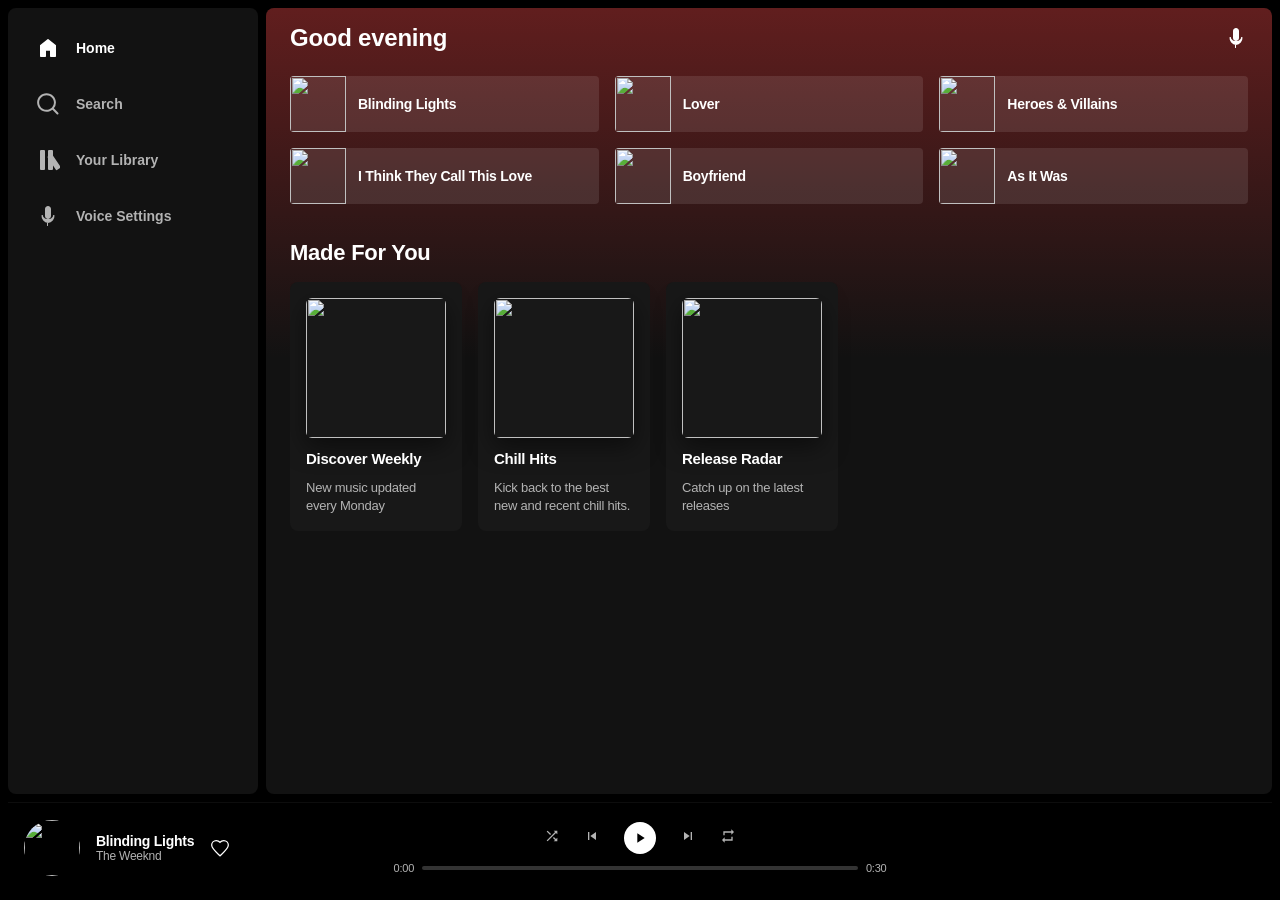
==== commit b297ce29: "Fix malformed As It Was grid item and Heroes & Villains image crop" ====
--- a/index.html
+++ b/index.html
@@ -444,7 +444,7 @@
               <button class="grid-play-btn"><svg viewBox="0 0 24 24"><path d="M8 5v14l11-7z"/></svg></button>
             </div>
             <div class="home-grid-item" onclick="playSong(6)">
-              <img src="https://is1-ssl.mzstatic.com/image/thumb/Music112/v4/82/f7/2b/82f72ba4-524c-fc9d-cb8c-5a96d2ddf536/22UM1IM35267.rgb.jpg/600x600bb.jpg" alt="">
+              <img src="https://i.scdn.co/image/ab67616d0000b27382ea2e9e1858aa012c57db45" alt="">
               <span>Heroes & Villains</span>
               <button class="grid-play-btn"><svg viewBox="0 0 24 24"><path d="M8 5v14l11-7z"/></svg></button>
             </div>
@@ -458,12 +458,10 @@
               <span>Boyfriend</span>
               <button class="grid-play-btn"><svg viewBox="0 0 24 24"><path d="M8 5v14l11-7z"/></svg></button>
             </div>
-            <div class="home-grid-item" onclick="playSong(28)">
-              <img src="https://is1-ssl.mzstatic.com/image/thumb/Music221/v4/b4/1b/a3/b41ba3ac-5ec4-a1b7-0edb-b044bccf85d2/3617051942905.jpg/600x600bb.jpg" alt="">
+            <div class="home-grid-item" onclick="playSong(4)">
               <img src="https://is1-ssl.mzstatic.com/image/thumb/Music126/v4/2a/19/fb/2a19fb85-2f70-9e44-f2a9-82abe679b88e/886449990061.jpg/600x600bb.jpg" alt="">
-              <div class="shelf-item-title">As It Was</div>
-              <div class="shelf-item-desc">Harry Styles</div>
-              <button class="card-play-btn" onclick="event.stopPropagation(); playSong(4)"><svg viewBox="0 0 24 24"><path d="M8 5v14l11-7z"/></svg></button>
+              <span>As It Was</span>
+              <button class="grid-play-btn"><svg viewBox="0 0 24 24"><path d="M8 5v14l11-7z"/></svg></button>
             </div>
           </div>
           
@@ -555,9 +553,8 @@
     </div>
   </div>
 
-  <div style="margin-top: 48px; text-align: center;">
-    <button class="btn-primary" onclick="VoiceEngine.start()">Start Microphone</button>
-  </div>
+      <button class="btn-primary" id="start-mic-btn" onclick="VoiceEngine.start()" disabled>Start Microphone</button>
+      <button class="btn-primary" id="push-to-talk-btn" disabled onmousedown="VoiceEngine.startListening()" onmouseup="VoiceEngine.stopListening()" onmouseleave="VoiceEngine.stopListening()">Push‑to‑Talk</button>
 </div>
 
 </section>
@@ -798,23 +795,19 @@
     },
 
     init() {
-      // 1. Universal cross-browser/device support check
-      const SpeechRecognition = window.SpeechRecognition || window.webkitSpeechRecognition;
-      
-      if (!SpeechRecognition) {
+      const SpeechRec = window.SpeechRecognition || window.webkitSpeechRecognition;
+      if (!SpeechRec) {
         console.warn("Speech API not supported on this device/browser.");
-        const statusEl = document.getElementById('mic-status-text');
-        if (statusEl) {
-           statusEl.textContent = 'Voice features not supported on this device/browser.';
-           statusEl.style.color = 'var(--red)';
-        }
+        setTimeout(() => {
+           this.toast("Voice not supported on this browser. Please use Google Chrome.");
+        }, 1000);
         return;
       }
+      this.recognition = new SpeechRec();
       
       navigator.mediaDevices.getUserMedia({ audio: true }).then((stream) => {
          stream.getTracks().forEach(track => track.stop());
          
-         this.recognition = new SpeechRecognition();
          this.recognition.continuous = true;
          this.recognition.interimResults = true;
          this.recognition.lang = 'en-US';
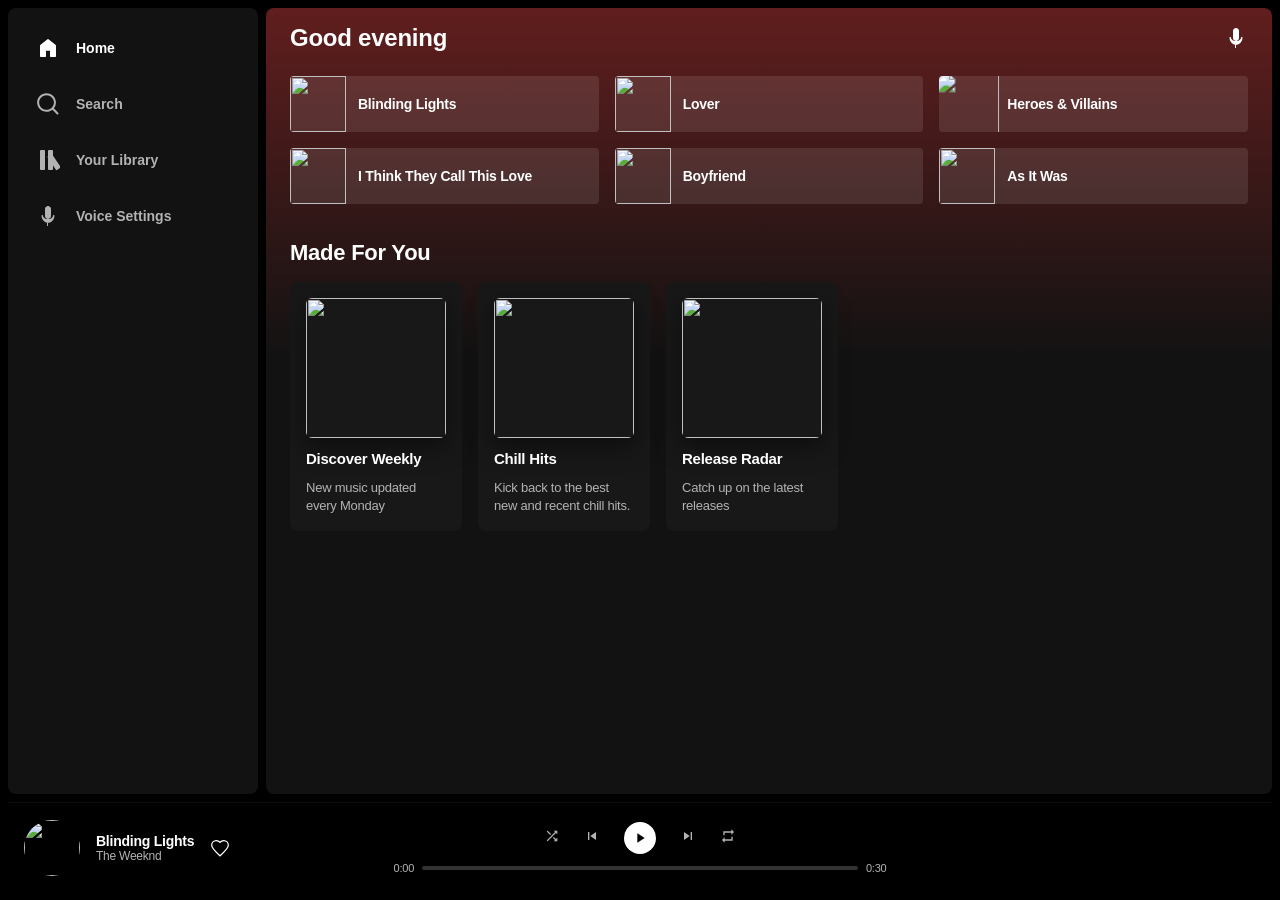
==== commit f3bc6e23: "Restore working image URL and fix white border via CSS zoom" ====
--- a/index.html
+++ b/index.html
@@ -444,7 +444,7 @@
               <button class="grid-play-btn"><svg viewBox="0 0 24 24"><path d="M8 5v14l11-7z"/></svg></button>
             </div>
             <div class="home-grid-item" onclick="playSong(6)">
-              <img src="https://i.scdn.co/image/ab67616d0000b27382ea2e9e1858aa012c57db45" alt="">
+              <img src="https://is1-ssl.mzstatic.com/image/thumb/Music112/v4/82/f7/2b/82f72ba4-524c-fc9d-cb8c-5a96d2ddf536/22UM1IM35267.rgb.jpg/600x600bb.jpg" alt="" style="transform: scale(1.15);">
               <span>Heroes & Villains</span>
               <button class="grid-play-btn"><svg viewBox="0 0 24 24"><path d="M8 5v14l11-7z"/></svg></button>
             </div>
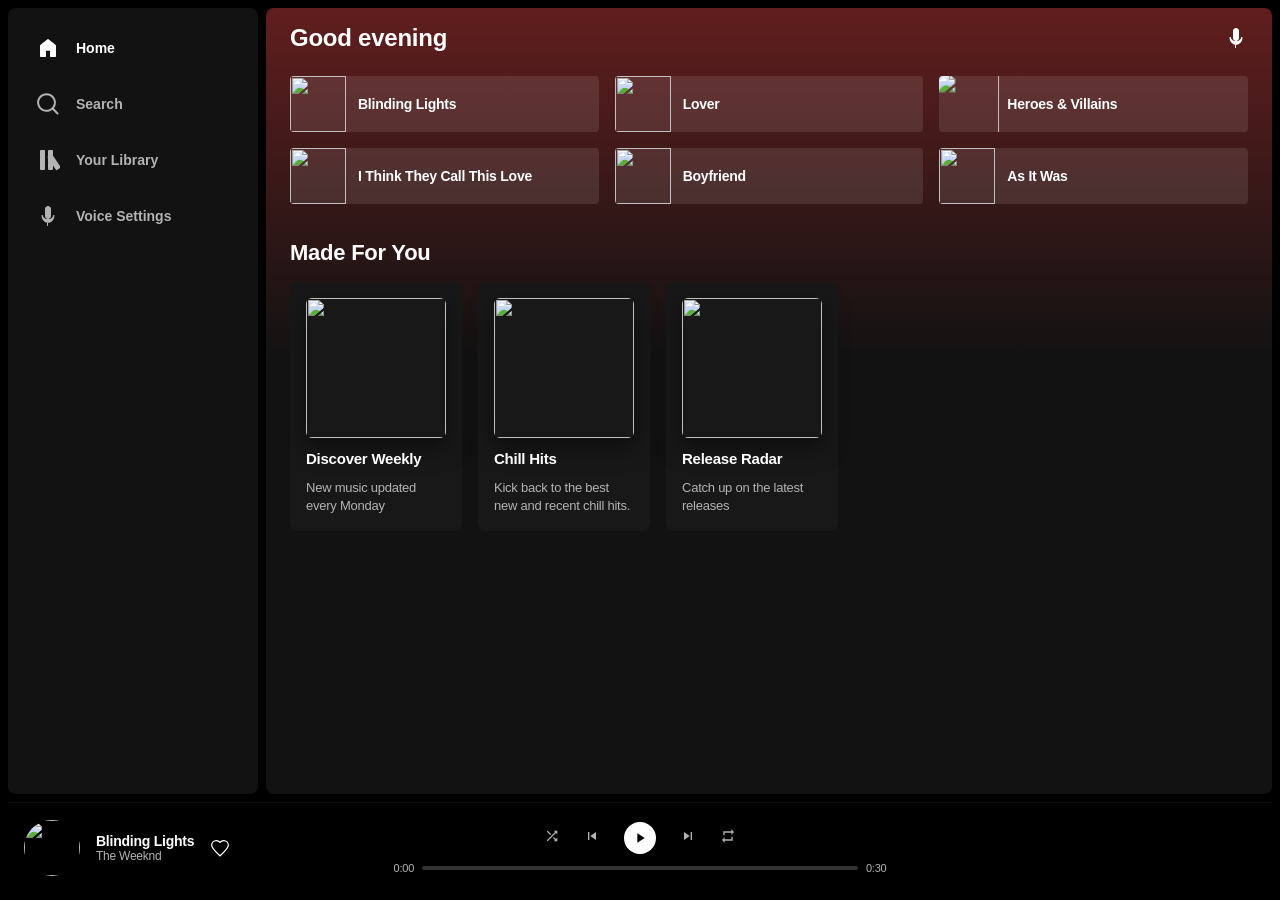
==== commit 0a75e695: "Enable push-to-talk correctly and add mobile touch events" ====
--- a/index.html
+++ b/index.html
@@ -553,8 +553,15 @@
     </div>
   </div>
 
-      <button class="btn-primary" id="start-mic-btn" onclick="VoiceEngine.start()" disabled>Start Microphone</button>
-      <button class="btn-primary" id="push-to-talk-btn" disabled onmousedown="VoiceEngine.startListening()" onmouseup="VoiceEngine.stopListening()" onmouseleave="VoiceEngine.stopListening()">Push‑to‑Talk</button>
+      <button class="btn-primary" id="start-mic-btn" onclick="VoiceEngine.start()" disabled>Start Microphone (Always Listening)</button>
+      <button class="btn-primary" id="push-to-talk-btn" disabled 
+              onmousedown="VoiceEngine.startListening()" 
+              onmouseup="VoiceEngine.stopListening()" 
+              onmouseleave="VoiceEngine.stopListening()"
+              ontouchstart="event.preventDefault(); VoiceEngine.startListening()"
+              ontouchend="event.preventDefault(); VoiceEngine.stopListening()"
+              ontouchcancel="event.preventDefault(); VoiceEngine.stopListening()"
+              >Hold to Speak (Push‑to‑Talk)</button>
 </div>
 
 </section>
